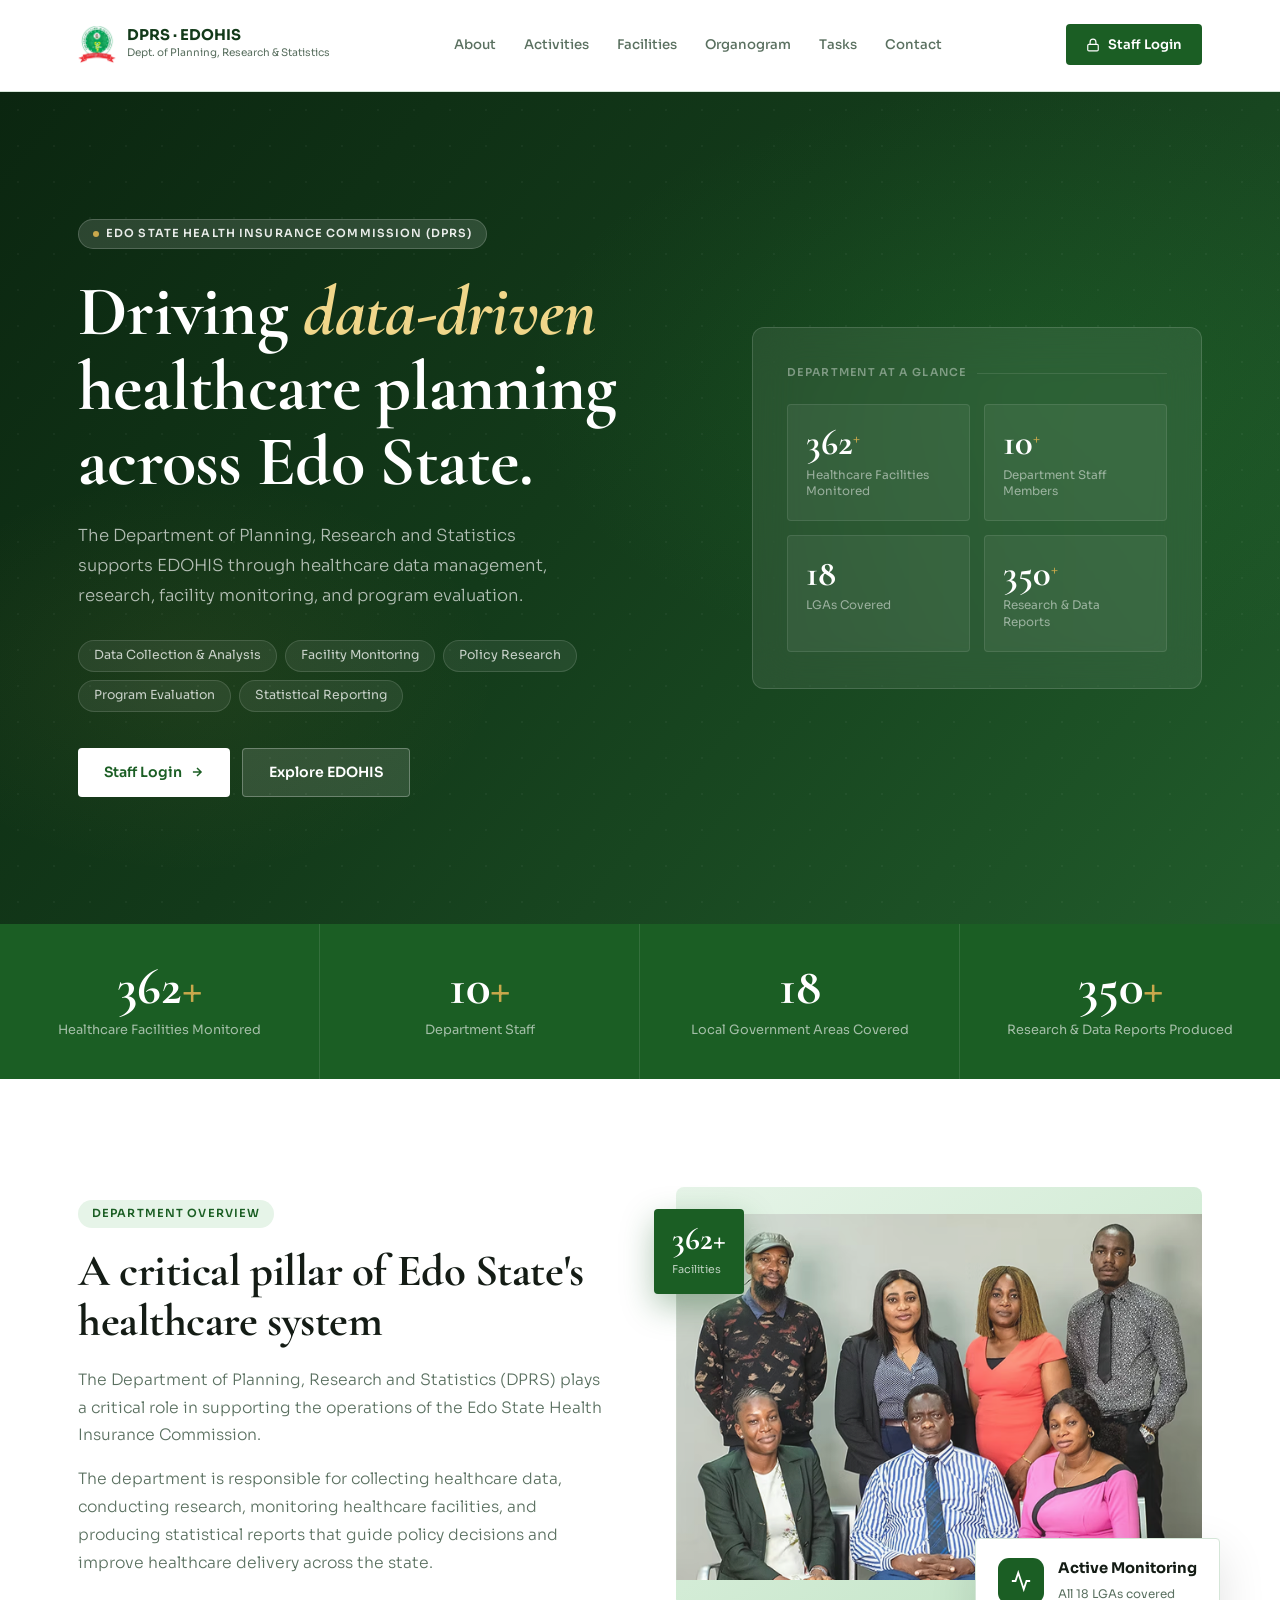
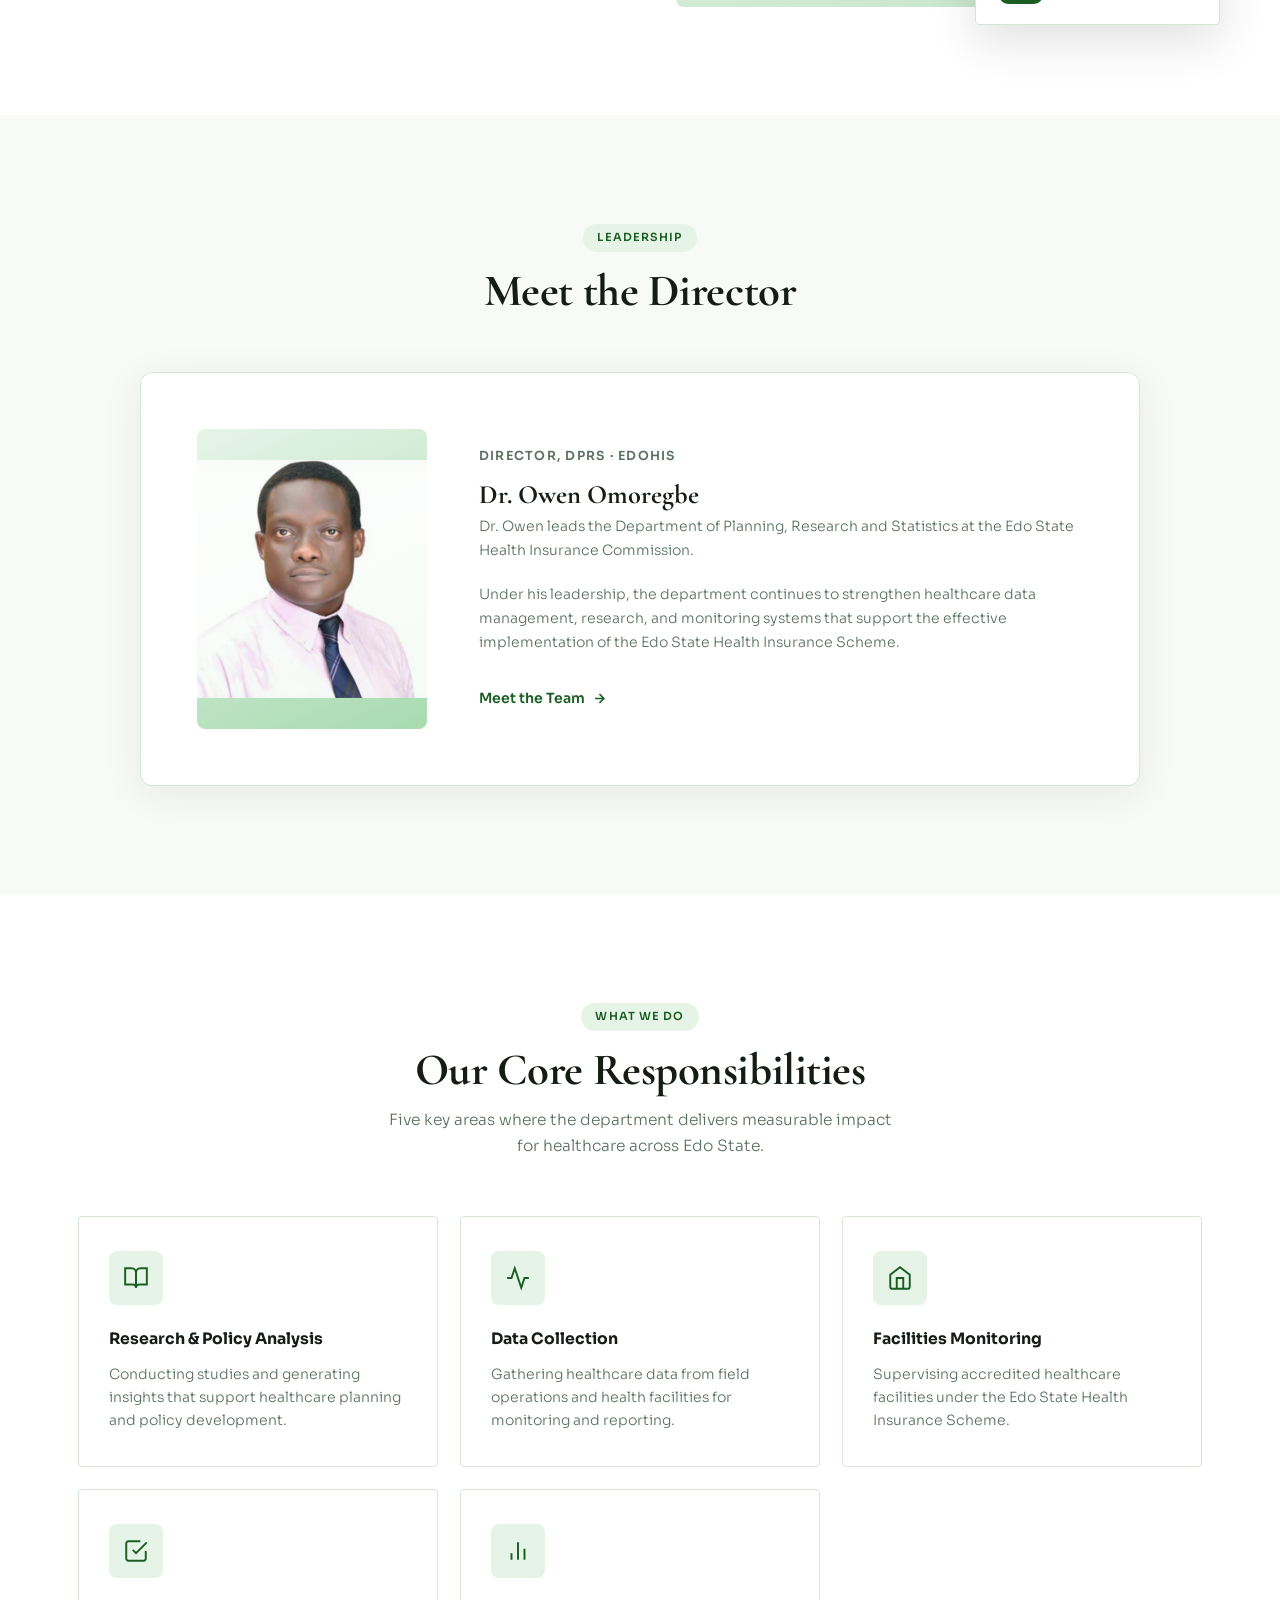
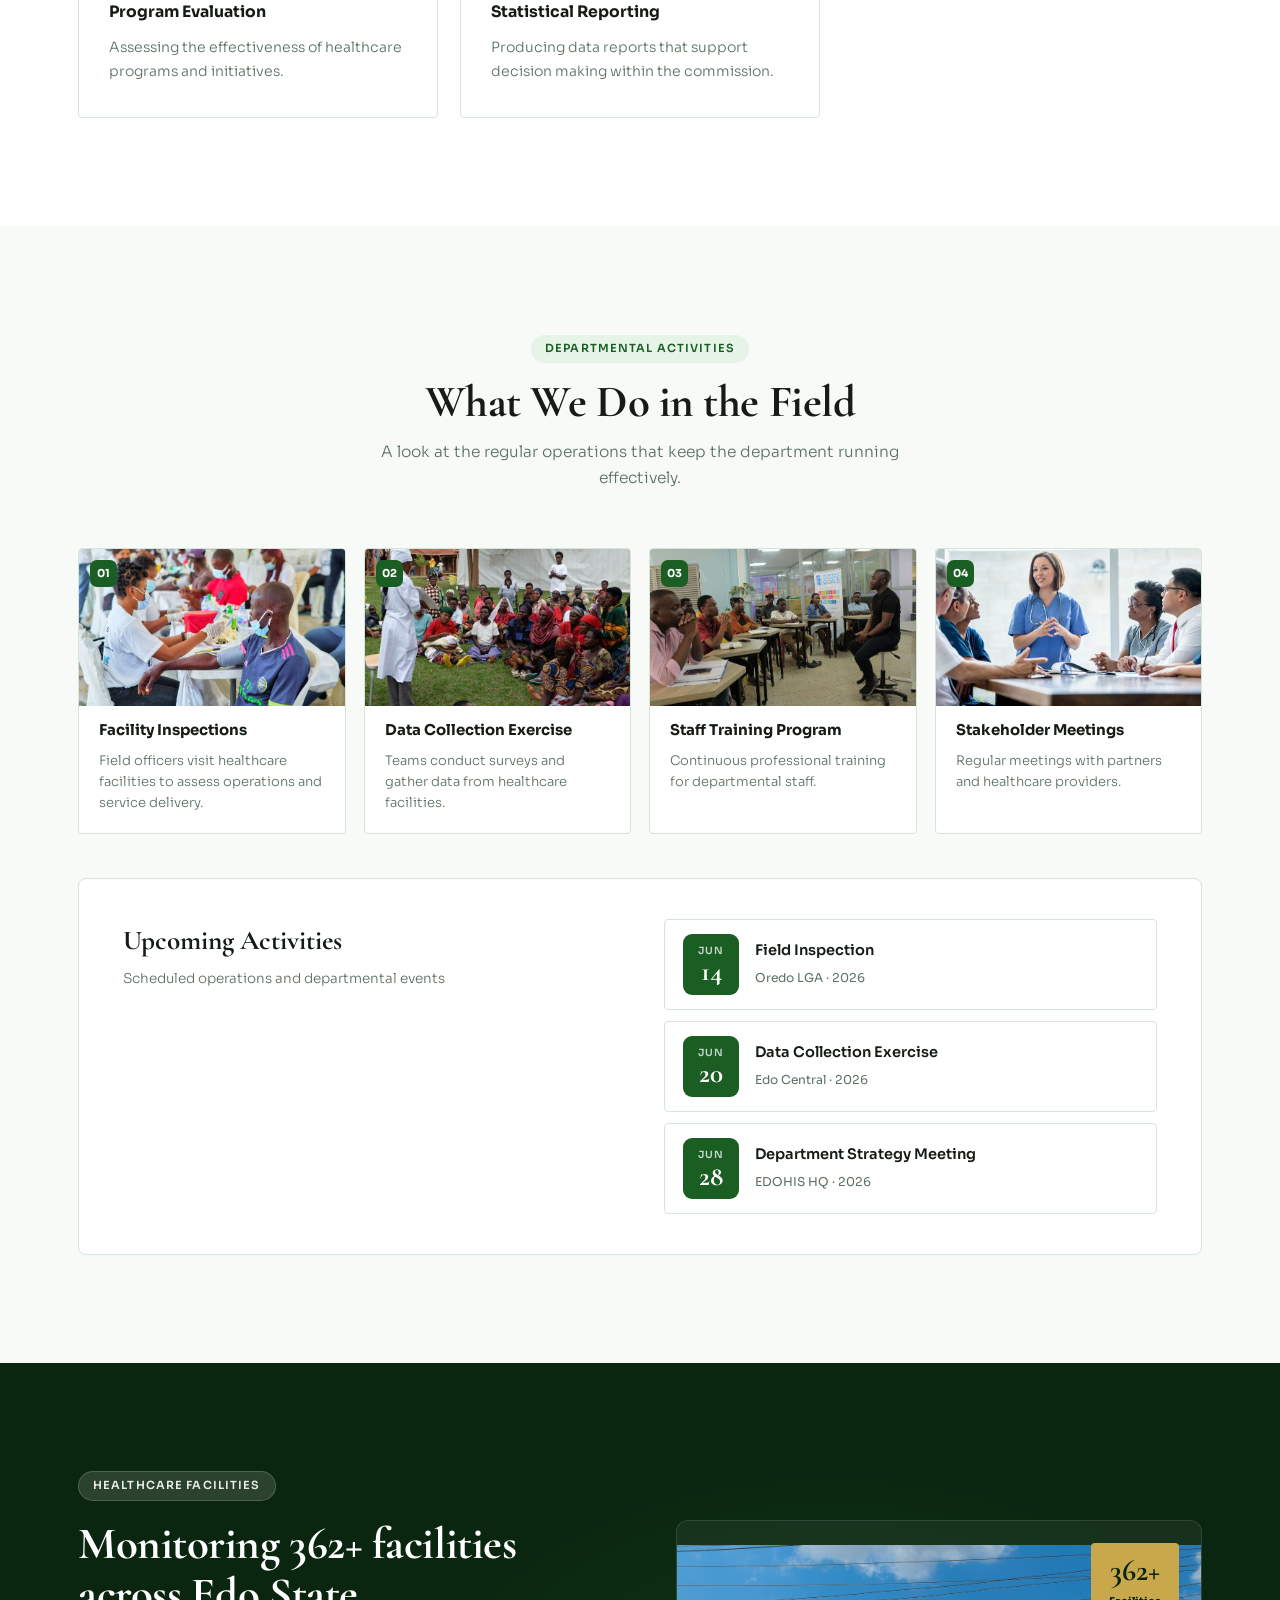
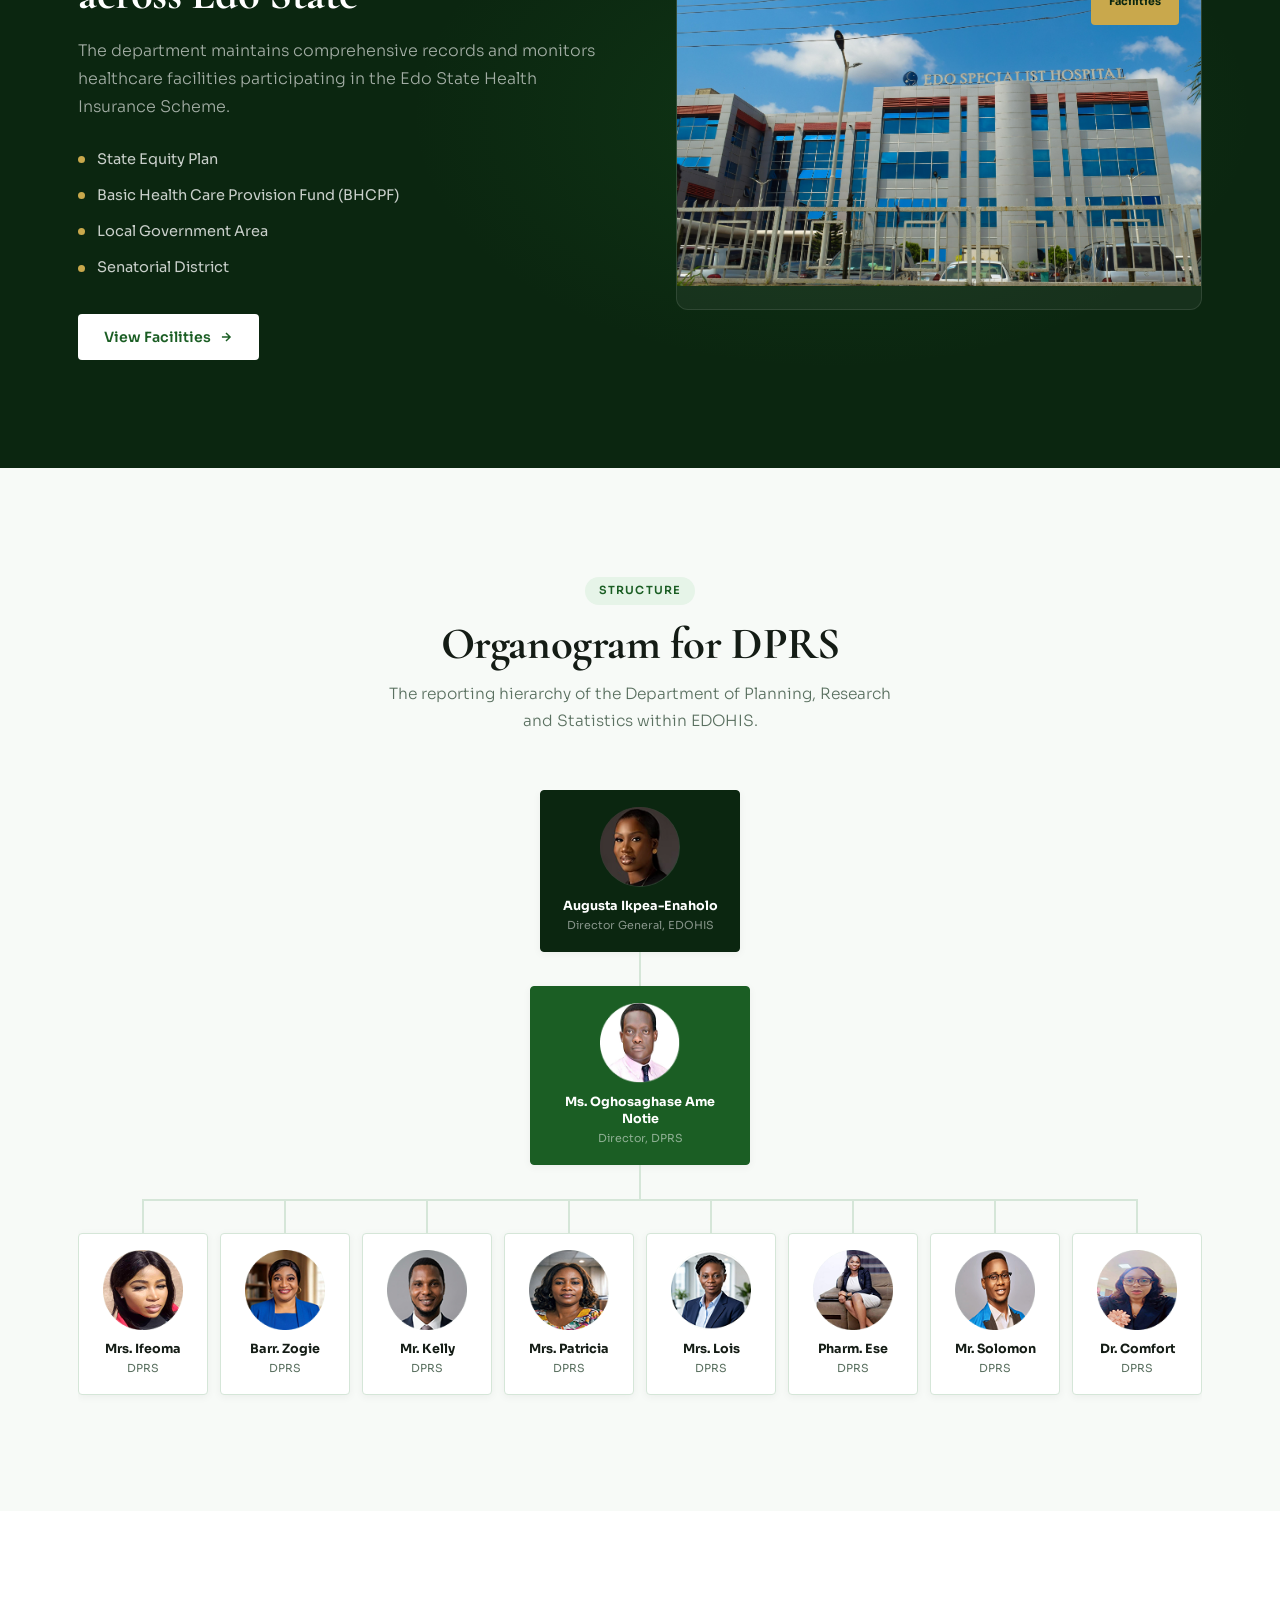
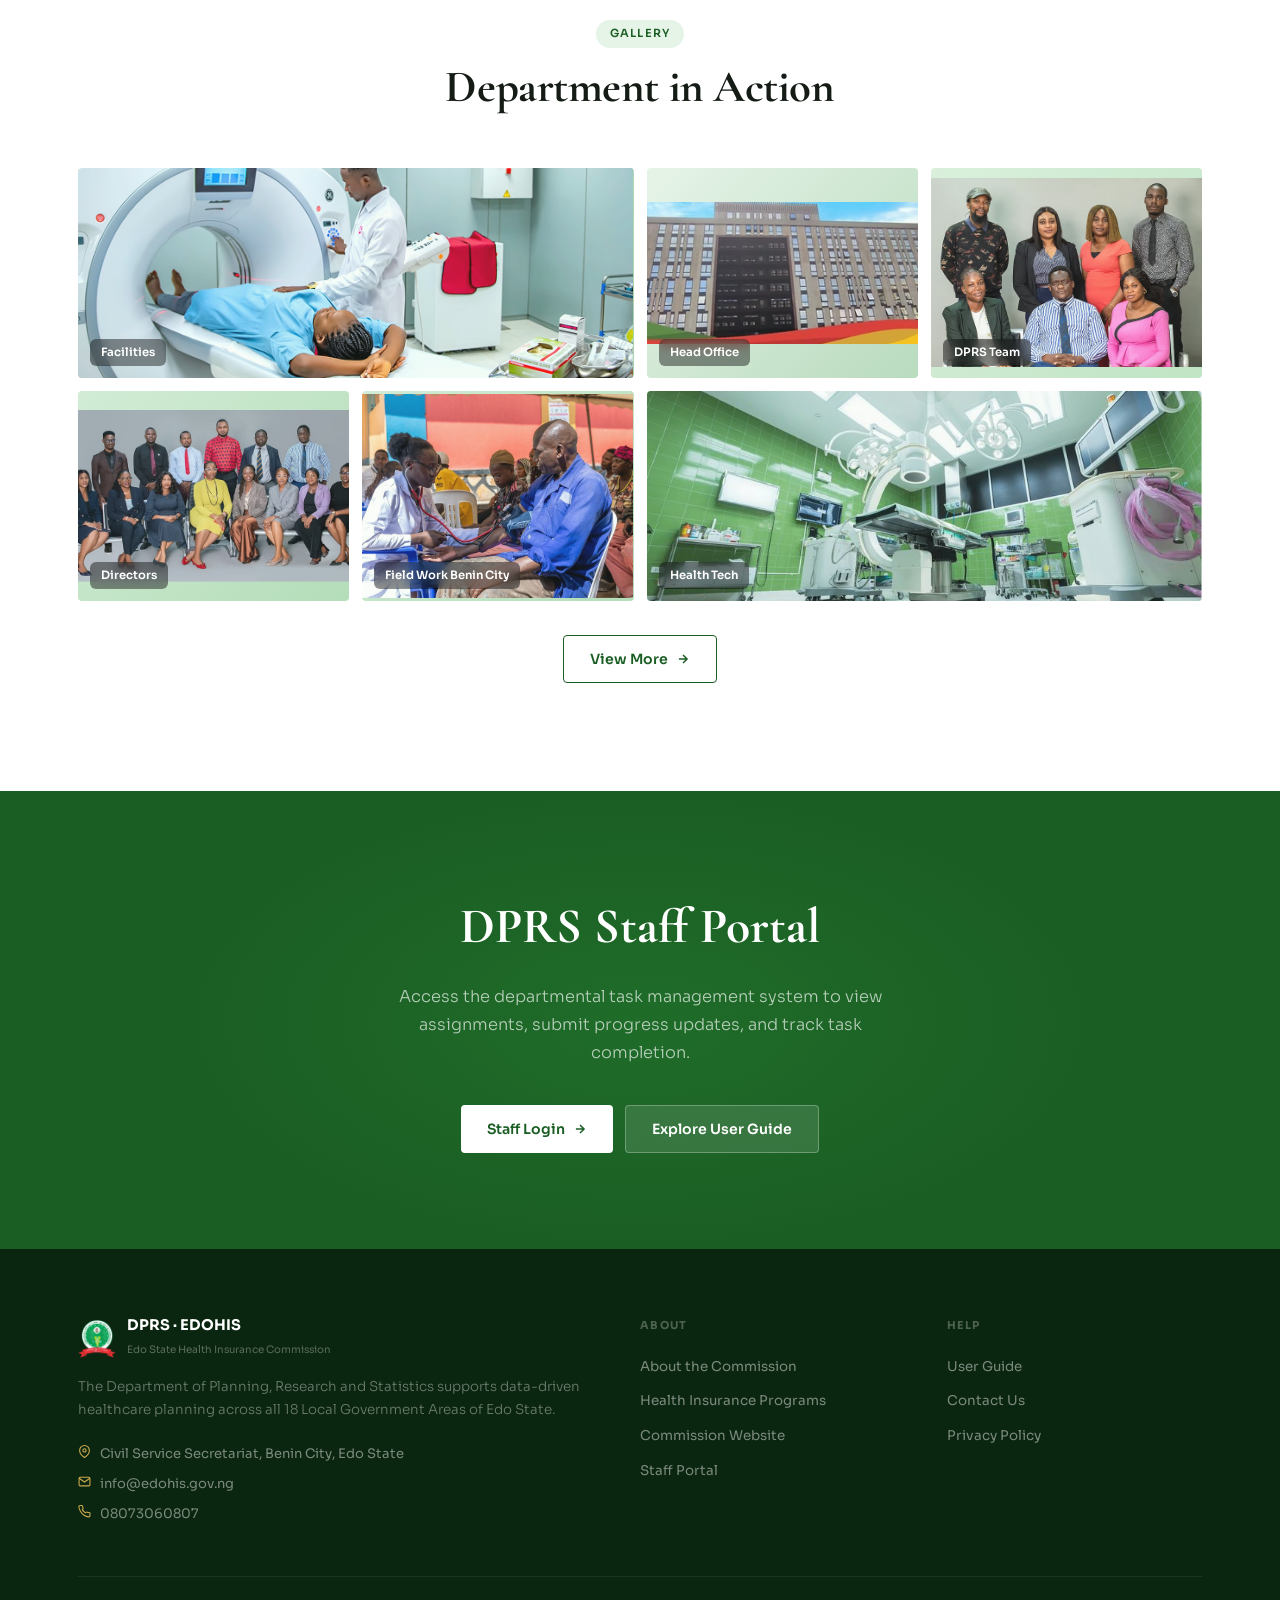
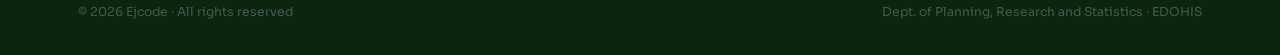
==== index.html @ a034059a "Add files via upload" ====
<!DOCTYPE html>
<html lang="en">
<head>
<meta charset="UTF-8"/>
<meta name="viewport" content="width=device-width, initial-scale=1.0"/>
<title>DPRS — Edo State Health Insurance Commission</title>
<link rel="preconnect" href="https://fonts.googleapis.com"/>
<link rel="preconnect" href="https://fonts.gstatic.com" crossorigin/>
<link href="https://fonts.googleapis.com/css2?family=Cormorant+Garamond:ital,wght@0,400;0,500;0,600;0,700;1,400;1,600&family=Sora:wght@300;400;500;600;700&display=swap" rel="stylesheet"/>
<link rel="stylesheet" href="style.css">

</head>
<body>

<!-- ═══════════ NAV ═══════════ -->
<nav class="nav">
  <div class="wrap">
    <div class="nav-inner">
      <a href="index.html" class="nav-brand">
        <div class="nav-brand-icon">
          <img src="images/edohislogo.png" alt="edohislogo">
        </div>
        <div class="nav-brand-text">
          <strong>DPRS · EDOHIS</strong>
          <span>Dept. of Planning, Research & Statistics</span>
        </div>
      </a>

      <ul class="nav-links">
        <li><a href="#about">About</a></li>
        <li><a href="#activities">Activities</a></li>
        <li><a href="#facilities">Facilities</a></li>
        <li><a href="#organogram">Organogram</a></li>
        <li><a href="#task">Tasks</a></li>
        <li><a href="#contact">Contact</a></li>
      </ul>

      <div class="nav-end">
        <a href="#portal" class="btn btn-green" style="padding:10px 20px;font-size:.82rem">
          <svg viewBox="0 0 24 24" style="stroke:#fff;fill:none;stroke-width:2"><rect x="3" y="11" width="18" height="11" rx="2"/><path d="M7 11V7a5 5 0 0 1 10 0v4"/></svg>
          Staff Login
        </a>
      </div>

      <button class="hamburger" id="ham" aria-label="Menu">
        <span></span><span></span><span></span>
      </button>
    </div>
  </div>
</nav>

<div class="mobile-nav" id="mob">
  <a href="#about">About</a>
  <a href="#activities">Activities</a>
  <a href="#facilities">Facilities</a>
  <a href="#organogram">Organogram</a>
  <a href="#portal">Tasks</a>
  <a href="#contact">Contact</a>
  <a href="#portal" class="btn btn-green">Staff Login</a>
</div>

<!-- ═══════════ HERO ═══════════ -->
<section class="hero">
  <div class="hero-dots"></div>
  <div class="wrap">
    <div class="hero-layout">
      <!-- copy -->
      <div>
        <div class="hero-eyebrow">
          <span class="chip inv"><span class="chip-dot"></span>Edo State Health Insurance Commission (DPRS)</span>
        </div>
        <h1 class="hero-title">
          Driving <em>data-driven</em><br>
          healthcare planning<br>
          across Edo State.
        </h1>
        <p class="hero-body">
          The Department of Planning, Research and Statistics supports EDOHIS through healthcare data management, research, facility monitoring, and program evaluation.
        </p>
        <div class="hero-tags">
          <span class="hero-tag">Data Collection &amp; Analysis</span>
          <span class="hero-tag">Facility Monitoring</span>
          <span class="hero-tag">Policy Research</span>
          <span class="hero-tag">Program Evaluation</span>
          <span class="hero-tag">Statistical Reporting</span>
        </div>
        <div class="hero-ctas">
          <a href="#portal" class="btn btn-white">
            Staff Login
            <svg viewBox="0 0 24 24" fill="none" stroke="currentColor" stroke-width="2.5"><path d="M5 12h14M12 5l7 7-7 7"/></svg>
          </a>
          <a href="https://www.edostate.edohis.com/" class="btn btn-glass">Explore EDOHIS</a>
        </div>
      </div>

      <!-- stat card -->
      <div class="hero-vis">
        <div class="hero-card">
          <div class="hero-card-eyebrow">Department at a Glance</div>
          <div class="stat-grid">
            <div class="stat-tile">
              <div class="stat-tile-num">362<sup>+</sup></div>
              <div class="stat-tile-lbl">Healthcare Facilities Monitored</div>
            </div>
            <div class="stat-tile">
              <div class="stat-tile-num">10<sup>+</sup></div>
              <div class="stat-tile-lbl">Department Staff Members</div>
            </div>
            <div class="stat-tile">
              <div class="stat-tile-num">18</div>
              <div class="stat-tile-lbl">LGAs Covered</div>
            </div>
            <div class="stat-tile">
              <div class="stat-tile-num">350<sup>+</sup></div>
              <div class="stat-tile-lbl">Research &amp; Data Reports</div>
            </div>
          </div>
        </div>
      </div>
    </div>
  </div>
</section>

<!-- ═══════════ METRICS BAND ═══════════ -->
<div class="metrics">
  <div class="metrics-inner">
    <div class="metric"><div class="metric-num">362<em>+</em></div><div class="metric-lbl">Healthcare Facilities Monitored</div></div>
    <div class="metric"><div class="metric-num">10<em>+</em></div><div class="metric-lbl">Department Staff</div></div>
    <div class="metric"><div class="metric-num">18</div><div class="metric-lbl">Local Government Areas Covered</div></div>
    <div class="metric"><div class="metric-num">350<em>+</em></div><div class="metric-lbl">Research &amp; Data Reports Produced</div></div>
  </div>
</div>

<!-- ═══════════ OVERVIEW ═══════════ -->
<section class="sec" id="about">
  <div class="wrap">
    <div class="ov-grid">
      <div class="ov-text reveal">
        <span class="chip">Department Overview</span>
        <h2>A critical pillar of Edo State's healthcare system</h2>
        <p>The Department of Planning, Research and Statistics (DPRS) plays a critical role in supporting the operations of the Edo State Health Insurance Commission.</p>
        <p>The department is responsible for collecting healthcare data, conducting research, monitoring healthcare facilities, and producing statistical reports that guide policy decisions and improve healthcare delivery across the state.</p>
        
      </div>
      <div class="ov-vis reveal" style="transition-delay:.12s">
        <div class="ov-img">
          <div class="ov-img-ph">
            <img src="images/departmental team photo.png" alt="departmental team photo">
          </div>
        </div>
        <div class="ov-float">
          <div class="ov-float-ico"><svg viewBox="0 0 24 24"><polyline points="22 12 18 12 15 21 9 3 6 12 2 12"/></svg></div>
          <div class="ov-float-txt"><strong>Active Monitoring</strong><span>All 18 LGAs covered</span></div>
        </div>
        <div class="ov-float2"><strong>362+</strong><span>Facilities</span></div>
      </div>
    </div>
  </div>
</section>

<!-- ═══════════ LEADERSHIP ═══════════ -->
<section class="sec sec-alt" id="leadership">
  <div class="wrap">
    <div class="sec-hd">
      <span class="chip">Leadership</span>
      <h2>Meet the Director</h2>
    </div>
    <div class="leader-card reveal">
      <div class="leader-photo">
        <div class="leader-photo-ph">
          <img src="images/Dr owen.png" alt="Dr owen photo">
        </div>
      </div>
      <div>
        <div class="leader-role">Director, DPRS · EDOHIS</div>
        <h3 class="leader-name">Dr. Owen Omoregbe</h3>
        <p class="leader-bio">Dr. Owen leads the Department of Planning, Research and Statistics at the Edo State Health Insurance Commission.</p>
        <p class="leader-bio">Under his leadership, the department continues to strengthen healthcare data management, research, and monitoring systems that support the effective implementation of the Edo State Health Insurance Scheme.</p>
        <a href="meetteampage.html" class="leader-link">
          Meet the Team
          <svg viewBox="0 0 24 24"><path d="M5 12h14M12 5l7 7-7 7"/></svg>
        </a>
      </div>
    </div>
  </div>
</section>

<!-- ═══════════ RESPONSIBILITIES ═══════════ -->
<section class="sec" id="responsibilities">
  <div class="wrap">
    <div class="sec-hd">
      <span class="chip">What We Do</span>
      <h2>Our Core Responsibilities</h2>
      <p>Five key areas where the department delivers measurable impact for healthcare across Edo State.</p>
    </div>
    <div class="resp-grid">
      <div class="resp-card reveal">
        <div class="resp-ico"><svg viewBox="0 0 24 24"><path d="M2 3h6a4 4 0 0 1 4 4v14a3 3 0 0 0-3-3H2z"/><path d="M22 3h-6a4 4 0 0 0-4 4v14a3 3 0 0 1 3-3h7z"/></svg></div>
        <h4>Research &amp; Policy Analysis</h4>
        <p>Conducting studies and generating insights that support healthcare planning and policy development.</p>
      </div>
      <div class="resp-card reveal" style="transition-delay:.08s">
        <div class="resp-ico"><svg viewBox="0 0 24 24"><polyline points="22 12 18 12 15 21 9 3 6 12 2 12"/></svg></div>
        <h4>Data Collection</h4>
        <p>Gathering healthcare data from field operations and health facilities for monitoring and reporting.</p>
      </div>
      <div class="resp-card reveal" style="transition-delay:.16s">
        <div class="resp-ico"><svg viewBox="0 0 24 24"><path d="M3 9l9-7 9 7v11a2 2 0 0 1-2 2H5a2 2 0 0 1-2-2z"/><polyline points="9 22 9 12 15 12 15 22"/></svg></div>
        <h4>Facilities Monitoring</h4>
        <p>Supervising accredited healthcare facilities under the Edo State Health Insurance Scheme.</p>
      </div>
      <div class="resp-card reveal" style="transition-delay:.06s">
        <div class="resp-ico"><svg viewBox="0 0 24 24"><polyline points="22 4 12 14.01 9 11.01"/><path d="M21 12v7a2 2 0 0 1-2 2H5a2 2 0 0 1-2-2V5a2 2 0 0 1 2-2h11"/></svg></div>
        <h4>Program Evaluation</h4>
        <p>Assessing the effectiveness of healthcare programs and initiatives.</p>
      </div>
      <div class="resp-card reveal" style="transition-delay:.14s">
        <div class="resp-ico"><svg viewBox="0 0 24 24"><line x1="18" y1="20" x2="18" y2="10"/><line x1="12" y1="20" x2="12" y2="4"/><line x1="6" y1="20" x2="6" y2="14"/></svg></div>
        <h4>Statistical Reporting</h4>
        <p>Producing data reports that support decision making within the commission.</p>
      </div>
    </div>
  </div>
</section>

<!-- ═══════════ ACTIVITIES ═══════════ -->
<section class="sec sec-alt" id="activities">
  <div class="wrap">
    <div class="sec-hd">
      <span class="chip">Departmental Activities</span>
      <h2>What We Do in the Field</h2>
      <p>A look at the regular operations that keep the department running effectively.</p>
    </div>
    <div class="act-grid">
      <div class="act-card reveal">
        <div class="act-thumb"><span class="act-num">01</span><img src="images/field work.jfif" alt="Team field work"></div>
        <div class="act-body"><h4>Facility Inspections</h4><p>Field officers visit healthcare facilities to assess operations and service delivery.</p></div>
      </div>
      <div class="act-card reveal" style="transition-delay:.07s">
        <div class="act-thumb"><span class="act-num">02</span><img src="images/Data collection.jfif" alt="data collection"></div>
        <div class="act-body"><h4>Data Collection Exercise</h4><p>Teams conduct surveys and gather data from healthcare facilities.</p></div>
      </div>
      <div class="act-card reveal" style="transition-delay:.14s">
        <div class="act-thumb"><span class="act-num">03</span><img src="images/staff training.jfif" alt="Staff training"></div>
        <div class="act-body"><h4>Staff Training Program</h4><p>Continuous professional training for departmental staff.</p></div>
      </div>
      <div class="act-card reveal" style="transition-delay:.21s">
        <div class="act-thumb"><span class="act-num">04</span><img src="images/partner meetings.jfif" alt="Partners meetings"></div>
        <div class="act-body"><h4>Stakeholder Meetings</h4><p>Regular meetings with partners and healthcare providers.</p></div>
      </div>
    </div>

    <div class="upcoming reveal" id="task">
      <div class="upcoming-head">
        <h3>Upcoming Activities</h3>
        <p>Scheduled operations and departmental events</p>
      </div>
      <div class="ev-list">
        <div class="ev-item">
          <div class="ev-cal"><div class="mo">Jun</div><div class="dy">14</div></div>
          <div class="ev-info"><strong>Field Inspection</strong><span>Oredo LGA · 2026</span></div>
        </div>
        <div class="ev-item">
          <div class="ev-cal"><div class="mo">Jun</div><div class="dy">20</div></div>
          <div class="ev-info"><strong>Data Collection Exercise</strong><span>Edo Central · 2026</span></div>
        </div>
        <div class="ev-item">
          <div class="ev-cal"><div class="mo">Jun</div><div class="dy">28</div></div>
          <div class="ev-info"><strong>Department Strategy Meeting</strong><span>EDOHIS HQ · 2026</span></div>
        </div>
      </div>
    </div>
  </div>
</section>

<!-- ═══════════ FACILITIES ═══════════ -->
<section class="fac-sec" id="facilities">
  <div class="wrap">
    <div class="fac-grid">
      <div class="fac-text reveal">
        <span class="chip inv">Healthcare Facilities</span>
        <h2>Monitoring 362+ facilities across Edo State</h2>
        <p>The department maintains comprehensive records and monitors healthcare facilities participating in the Edo State Health Insurance Scheme.</p>
        <div class="fac-cats">
          <div class="fac-cat"><span class="fac-cat-dot"></span>State Equity Plan</div>
          <div class="fac-cat"><span class="fac-cat-dot"></span>Basic Health Care Provision Fund (BHCPF)</div>
          <div class="fac-cat"><span class="fac-cat-dot"></span>Local Government Area</div>
          <div class="fac-cat"><span class="fac-cat-dot"></span>Senatorial District</div>
        </div>
        <a href="https://www.edostate.edohis.com/" class="btn btn-white">
          View Facilities
          <svg viewBox="0 0 24 24" fill="none" stroke="currentColor" stroke-width="2.5"><path d="M5 12h14M12 5l7 7-7 7"/></svg>
        </a>
      </div>
      <div class="fac-vis reveal" style="transition-delay:.12s">
        <div class="fac-vis-ph">
          <img src="images/edo state secretariat.png" alt="edo state secretariat">
        </div>
        <div class="fac-badge"><strong>362+</strong><span>Facilities</span></div>
      </div>
    </div>
  </div>
</section>

<!-- ═══════════ ORGANOGRAM ═══════════ -->
<section class="sec sec-alt" id="organogram">
  <div class="wrap">
    <div class="sec-hd">
      <span class="chip">Structure</span>
      <h2>Organogram for DPRS</h2>
      <p>The reporting hierarchy of the Department of Planning, Research and Statistics within EDOHIS.</p>
    </div>
    <div class="org-scroll">
      <div class="org-tree">
        <!-- DG -->
        <div class="org-row">
          <div class="org-card top">
            <div class="org-av"><img src="images/Augusta ikpea enaholo.png" alt="Augusta ikpea enaholo.png"></div>
            <div class="org-nm">Augusta Ikpea-Enaholo</div>
            <div class="org-rl">Director General, EDOHIS</div>
          </div>
        </div>
        <div class="org-vline"></div>
        <!-- Director -->
        <div class="org-row">
          <div class="org-card dir">
            <div class="org-av"><img src="images/dr owen o.png" alt="dr owen"></div>
            <div class="org-nm">Ms. Oghosaghase Ame Notie</div>
            <div class="org-rl">Director, DPRS</div>
          </div>
        </div>
        <div class="org-vline"></div>
        <!-- Team -->
        <div class="org-hrow">
          <div class="org-col"><div class="org-card"><div class="org-av"><img src="images/mrs ifeoma.png" alt="mrs ifeoma"></div><div class="org-nm">Mrs. Ifeoma</div><div class="org-rl">DPRS</div></div></div>
          <div class="org-col"><div class="org-card"><div class="org-av"><img src="images/barr zogie.png" alt="barr zogie"></div><div class="org-nm">Barr. Zogie</div><div class="org-rl">DPRS</div></div></div>
          <div class="org-col"><div class="org-card"><div class="org-av"><img src="images/mr kelly.png" alt="Mr kelly"></div><div class="org-nm">Mr. Kelly</div><div class="org-rl">DPRS</div></div></div>
          <div class="org-col"><div class="org-card"><div class="org-av"><img src="images/Mrs patricia.png" alt="Mrs patricia"></div><div class="org-nm">Mrs. Patricia</div><div class="org-rl">DPRS</div></div></div>
          <div class="org-col"><div class="org-card"><div class="org-av"><img src="images/Mrs lois.png" alt="mrs lois"></div><div class="org-nm">Mrs. Lois</div><div class="org-rl">DPRS</div></div></div>
          <div class="org-col"><div class="org-card"><div class="org-av"><img src="images/Pharm Ese.png" alt="pharm ese"></div><div class="org-nm">Pharm. Ese</div><div class="org-rl">DPRS</div></div></div>
          <div class="org-col"><div class="org-card"><div class="org-av"><img src="images/mr solomon.png" alt="Mr solomon"></div><div class="org-nm">Mr. Solomon</div><div class="org-rl">DPRS</div></div></div>
          <div class="org-col"><div class="org-card"><div class="org-av"><img src="images/dr comfort.png" alt="dr comfort"></div><div class="org-nm">Dr. Comfort</div><div class="org-rl">DPRS</div></div></div>
        </div>
      </div>
    </div>
  </div>
</section>

<!-- ═══════════ GALLERY ═══════════ -->
<section class="sec" id="gallery">
  <div class="wrap">
    <div class="sec-hd">
      <span class="chip">Gallery</span>
      <h2>Department in Action</h2>
    </div>
    <div class="gal-grid">
      <div class="gal-cell reveal">
        <div class="gal-ph"><img src="images/facility1.png" alt="facility pic"></div>
        <span class="gal-label">Facilities</span>
      </div>
      <div class="gal-cell reveal" style="transition-delay:.07s">
        <div class="gal-ph"><img src="images/head office.png" alt=""></div>
        <span class="gal-label">Head Office</span>
      </div>
      <div class="gal-cell reveal" style="transition-delay:.14s">
        <div class="gal-ph"><img src="images/departmental team photo.png" alt="dprs team pic"></div>
        <span class="gal-label">DPRS Team</span>
      </div>
      
      <div class="gal-cell reveal" style="transition-delay:.21s">
        <div class="gal-ph"><img src="images/directors.png" alt=""></div>
        <span class="gal-label">Directors</span>
      </div>

      <div class="gal-cell reveal" style="transition-delay:.21s">
        <div class="gal-ph"><img src="images/Field work benin.jfif" alt=""></div>
        <span class="gal-label">Field Work Benin City</span>
      </div>

      <div class="gal-cell reveal" style="transition-delay:.21s">
        <div class="gal-ph"><img src="images/Health Tech Companies Restructuring Nigeria’s Healthcare System.jfif" alt=""></div>
        <span class="gal-label">Health Tech</span>
      </div>
      
    </div>
    <div class="gal-cta">
      <a href="#" class="btn btn-outline">
        View More
        <svg viewBox="0 0 24 24" fill="none" stroke="currentColor" stroke-width="2.5"><path d="M5 12h14M12 5l7 7-7 7"/></svg>
      </a>
    </div>
  </div>
</section>

<!-- ═══════════ PORTAL ═══════════ -->
<section class="portal-sec" id="portal">
  <div class="wrap" style="position:relative;z-index:1">
    
    <h2>DPRS Staff Portal</h2>
    <p>Access the departmental task management system to view assignments, submit progress updates, and track task completion.</p>
    <div class="portal-ctas">
      <a href="#" class="btn btn-white">
        Staff Login
        <svg viewBox="0 0 24 24" fill="none" stroke="currentColor" stroke-width="2.5"><path d="M5 12h14M12 5l7 7-7 7"/></svg>
      </a>
      <a href="#" class="btn btn-glass">Explore User Guide</a>
    </div>
  </div>
</section>

<!-- ═══════════ FOOTER ═══════════ -->
<footer id="contact">
  <div class="wrap">
    <div class="footer-grid">
      <div>
        <div class="footer-brand">
          <div class="footer-brand-ico"><img src="images/edohislogo.png" alt=""></div>
          <div class="footer-brand-txt">
            <strong>DPRS · EDOHIS</strong>
            <span>Edo State Health Insurance Commission</span>
          </div>
        </div>
        <p class="footer-desc">The Department of Planning, Research and Statistics supports data-driven healthcare planning across all 18 Local Government Areas of Edo State.</p>
        <div class="footer-contacts">
          <div class="footer-row">
            <svg viewBox="0 0 24 24"><path d="M21 10c0 7-9 13-9 13s-9-6-9-13a9 9 0 0 1 18 0z"/><circle cx="12" cy="10" r="3"/></svg>
            Civil Service Secretariat, Benin City, Edo State
          </div>
          <div class="footer-row">
            <svg viewBox="0 0 24 24"><path d="M4 4h16c1.1 0 2 .9 2 2v12c0 1.1-.9 2-2 2H4c-1.1 0-2-.9-2-2V6c0-1.1.9-2 2-2z"/><polyline points="22,6 12,13 2,6"/></svg>
            info@edohis.gov.ng
          </div>
          <div class="footer-row">
            <svg viewBox="0 0 24 24"><path d="M22 16.92v3a2 2 0 0 1-2.18 2 19.79 19.79 0 0 1-8.63-3.07A19.5 19.5 0 0 1 4.69 12 19.79 19.79 0 0 1 1.61 3.18 2 2 0 0 1 3.58 1h3a2 2 0 0 1 2 1.72 12.84 12.84 0 0 0 .7 2.81 2 2 0 0 1-.45 2.11L7.91 8.54a16 16 0 0 0 6 6l.92-.92a2 2 0 0 1 2.11-.45 12.84 12.84 0 0 0 2.81.7A2 2 0 0 1 22 16.92z"/></svg>
            08073060807
          </div>
        </div>
      </div>
      <div class="footer-col">
        <h5>About</h5>
        <ul>
          <li><a href="https://www.edostate.edohis.com/">About the Commission</a></li>
          <li><a href="https://www.edostate.edohis.com/">Health Insurance Programs</a></li>
          <li><a href="https://www.edostate.edohis.com/">Commission Website</a></li>
          <li><a href="#">Staff Portal</a></li>
        </ul>
      </div>
      <div class="footer-col">
        <h5>Help</h5>
        <ul>
          <li><a href="#">User Guide</a></li>
          <li><a href="https://www.edostate.edohis.com/contact-7">Contact Us</a></li>
          <li><a href="#">Privacy Policy</a></li>
        </ul>
      </div>
    </div>
    <div class="footer-btm">
      <p>© 2026 Ejcode · All rights reserved</p>
      <p>Dept. of Planning, Research and Statistics · EDOHIS</p>
    </div>
  </div>
</footer>

<!-- ═══════════ SCRIPTS ═══════════ -->
<script src="script.js"></script>
</body>
</html>
---- style.css ----
/* ───────────────────────────────────────────
   TOKENS
─────────────────────────────────────────── */
:root {
    --g9: #0b2610;
    --g8: #133a1a;
    --g7: #1b5e24;
    --g6: #237a2e;
    --g5: #2d9e3a;
    --g4: #4cc15a;
    --g1: #e6f4e8;
    --g0: #f2faf3;
    --gold: #c9a84c;
    --gold-lt: #f0d68a;
    --white: #ffffff;
    --ink: #141c15;
    --muted: #5a7060;
    --line: #d5e6d8;
    --bg: #f7faf7;

    --ff-head: 'Cormorant Garamond', Georgia, serif;
    --ff-body: 'Sora', system-ui, sans-serif;

    --r-sm: 4px;
    --r-md: 4px;
    --r-lg: 8px;
    --r-xl: 12px;
    --nav: 68px;
    --ease: cubic-bezier(.4, 0, .2, 1);
    --dur: .28s;
}

*,
*::before,
*::after {
    box-sizing: border-box;
    margin: 0;
    padding: 0;
}

html {
    scroll-behavior: smooth;
}

body {
    font-family: var(--ff-body);
    color: var(--ink);
    background: var(--white);
    overflow-x: hidden;
    line-height: 1.6;
    -webkit-font-smoothing: antialiased;
}

a {
    color: inherit;
    text-decoration: none;
}

img {
    display: block;
    max-width: 100%;
}

/* ── layout ── */
.wrap {
    max-width: 1180px;
    margin: 0 auto;
    padding: 0 28px;
}

/* ── chips / badges ── */
.chip {
    display: inline-flex;
    align-items: center;
    gap: 7px;
    font-family: var(--ff-body);
    font-size: .7rem;
    font-weight: 600;
    letter-spacing: .1em;
    text-transform: uppercase;
    padding: 5px 14px;
    border-radius: 100px;
    background: var(--g1);
    color: var(--g7);
}

.chip.inv {
    background: rgba(255, 255, 255, .13);
    color: rgba(255, 255, 255, .9);
    border: 1px solid rgba(255, 255, 255, .18);
}

.chip-dot {
    width: 6px;
    height: 6px;
    border-radius: 50%;
    background: var(--g5);
}

.chip.inv .chip-dot {
    background: var(--gold);
    animation: blink 2.2s ease-in-out infinite;
}

@keyframes blink {

    0%,
    100% {
        opacity: 1
    }

    50% {
        opacity: .3
    }
}

/* ── buttons ── */
.btn {
    display: inline-flex;
    align-items: center;
    gap: 8px;
    font-family: var(--ff-body);
    font-size: .88rem;
    font-weight: 600;
    padding: 12px 26px;
    border-radius: var(--r-sm);
    transition: transform var(--dur) var(--ease), box-shadow var(--dur) var(--ease), background var(--dur) var(--ease);
    white-space: nowrap;
    border: none;
    cursor: pointer;
}

.btn svg {
    width: 14px;
    height: 14px;
    flex-shrink: 0;
    transition: transform var(--dur) var(--ease);
}

.btn:hover svg {
    transform: translateX(3px);
}

.btn-green {
    background: var(--g7);
    color: #fff;
}

.btn-green:hover {
    background: var(--g8);
    transform: translateY(-2px);
    box-shadow: 0 8px 28px rgba(27, 94, 36, .32);
}

.btn-outline {
    background: transparent;
    color: var(--g7);
    border: 1.5px solid var(--g7);
}

.btn-outline:hover {
    background: var(--g1);
}

.btn-glass {
    background: rgba(255, 255, 255, .12);
    color: #fff;
    border: 1.5px solid rgba(255, 255, 255, .28);
    backdrop-filter: blur(10px);
}

.btn-glass:hover {
    background: rgba(255, 255, 255, .22);
}

.btn-white {
    background: #fff;
    color: var(--g7);
}

.btn-white:hover {
    background: var(--g0);
    transform: translateY(-2px);
    box-shadow: 0 8px 28px rgba(0, 0, 0, .14);
}

/* ══════════════════════════════════════════
   NAV
══════════════════════════════════════════ */
.nav {
    position: sticky;
    top: 0;
    z-index: 900;
    height: var(--nav);
    background: rgba(255, 255, 255, .94);
    backdrop-filter: blur(18px) saturate(160%);
    border-bottom: 1px solid var(--line);
}

.nav-inner {
    display: flex;
    align-items: center;
    margin-top: 24px;
    justify-content: space-between;
    height: 100%;
    gap: 20px;
}

.nav-brand {
    display: flex;
    align-items: center;
    gap: 11px;
    flex-shrink: 0;
}

.nav-brand-icon {
    width: 38px;
    height: 38px;
    border-radius: 9px;
    background: transparent;
    display: flex;
    align-items: center;
    justify-content: center;
}

.nav-brand-icon svg {
    width: 20px;
    height: 20px;
    stroke: #fff;
    fill: none;
    stroke-width: 2;
}

.nav-brand-text strong {
    display: block;
    font-size: .93rem;
    font-weight: 700;
    color: var(--g8);
    line-height: 1.2;
}

.nav-brand-text span {
    display: block;
    font-size: .65rem;
    color: var(--muted);
    font-weight: 400;
}

.nav-links {
    display: flex;
    align-items: center;
    gap: 2px;
    list-style: none;
}

.nav-links a {
    display: block;
    padding: 7px 13px;
    border-radius: 6px;
    font-size: .83rem;
    font-weight: 500;
    color: var(--muted);
    transition: color var(--dur), background var(--dur);
}

.nav-links a:hover {
    color: var(--g7);
    background: var(--g0);
}

.nav-links a.active {
    color: var(--g7);
    background: var(--g1);
}

.nav-end {
    display: flex;
    align-items: center;
    gap: 10px;
    flex-shrink: 0;
}

.hamburger {
    display: none;
    flex-direction: column;
    gap: 5px;
    padding: 6px;
    cursor: pointer;
}

.hamburger span {
    display: block;
    width: 21px;
    height: 2px;
    background: var(--ink);
    border-radius: 2px;
    transition: all .3s;
}

.mobile-nav {
    display: none;
    position: fixed;
    inset: var(--nav) 0 0 0;
    background: #fff;
    z-index: 800;
    flex-direction: column;
    padding: 24px 28px;
    gap: 6px;
    border-top: 1px solid var(--line);
}

.mobile-nav.open {
    display: flex;
}

.mobile-nav a {
    padding: 13px 0;
    font-size: .97rem;
    color: var(--muted);
    border-bottom: 1px solid var(--line);
    font-weight: 500;
}

.mobile-nav .btn {
    margin-top: 14px;
    justify-content: center;
}

/* ══════════════════════════════════════════
   HERO
══════════════════════════════════════════ */
.hero {
    background: linear-gradient(130deg, var(--g9) 0%, var(--g8) 45%, #215c2b 100%);
    min-height: calc(100vh - var(--nav));
    display: flex;
    align-items: center;
    position: relative;
    overflow: hidden;
}

/* decorative mesh */
.hero::before {
    content: '';
    position: absolute;
    inset: 0;
    pointer-events: none;
    background:
        radial-gradient(ellipse 60% 55% at 80% 35%, rgba(45, 158, 58, .16) 0%, transparent 65%),
        radial-gradient(ellipse 40% 40% at 15% 70%, rgba(201, 168, 76, .07) 0%, transparent 60%);
}

.hero-dots {
    position: absolute;
    inset: 0;
    pointer-events: none;
    background-image: radial-gradient(circle, rgba(255, 255, 255, .04) 1px, transparent 1px);
    background-size: 36px 36px;
}

.hero-layout {
    display: grid;
    grid-template-columns: 1fr 450px;
    gap: 64px;
    align-items: center;
    padding: 96px 0;
}

/* hero copy */
.hero-eyebrow {
    margin-bottom: 26px;
}

.hero-title {
    font-family: var(--ff-head);
    font-size: clamp(2.8rem, 5.5vw, 4.6rem);
    font-weight: 700;
    line-height: 1.06;
    color: #fff;
    letter-spacing: -.01em;
    margin-bottom: 22px;
}

.hero-title em {
    font-style: italic;
    font-weight: bolder;
    color: var(--gold-lt);
}

.hero-body {
    color: rgba(255, 255, 255, .68);
    font-size: 1.04rem;
    line-height: 1.78;
    font-weight: 300;
    max-width: 500px;
    margin-bottom: 30px;
}

.hero-tags {
    display: flex;
    flex-wrap: wrap;
    gap: 8px;
    margin-bottom: 36px;
}

.hero-tag {
    background: rgba(255, 255, 255, .07);
    border: 1px solid rgba(255, 255, 255, .13);
    color: rgba(255, 255, 255, .75);
    border-radius: 100px;
    padding: 5px 15px;
    font-size: .78rem;
    font-weight: 400;
    backdrop-filter: blur(6px);
}

.hero-ctas {
    display: flex;
    gap: 12px;
    flex-wrap: wrap;
}

/* hero card */
.hero-card {
    background: rgba(255, 255, 255, .08);
    border: 1px solid rgba(255, 255, 255, .14);
    border-radius: var(--r-xl);
    padding: 36px 34px;
    backdrop-filter: blur(22px);
    animation: float 7s ease-in-out infinite;
    position: relative;
}

@keyframes float {

    0%,
    100% {
        transform: translateY(0)
    }

    50% {
        transform: translateY(-12px)
    }
}

.hero-card-eyebrow {
    font-size: .68rem;
    font-weight: 600;
    letter-spacing: .12em;
    text-transform: uppercase;
    color: rgba(255, 255, 255, .4);
    margin-bottom: 22px;
    display: flex;
    align-items: center;
    gap: 10px;
}

.hero-card-eyebrow::after {
    content: '';
    flex: 1;
    height: 1px;
    background: rgba(255, 255, 255, .1);
}

.stat-grid {
    display: grid;
    grid-template-columns: 1fr 1fr;
    gap: 14px;
}

.stat-tile {
    background: rgba(255, 255, 255, .06);
    border: 1px solid rgba(255, 255, 255, .09);
    border-radius: var(--r-md);
    padding: 20px 18px;
    transition: background var(--dur);
}

.stat-tile:hover {
    background: rgba(255, 255, 255, .12);
}

.stat-tile-num {
    font-family: var(--ff-head);
    font-size: 2.3rem;
    font-weight: 700;
    color: #fff;
    line-height: 1;
    margin-bottom: 5px;
}

.stat-tile-num sup {
    font-size: 1.1rem;
    color: var(--gold);
    vertical-align: top;
    margin-top: 4px;
    display: inline-block;
}

.stat-tile-lbl {
    font-size: .74rem;
    color: rgba(255, 255, 255, .5);
    line-height: 1.4;
    font-weight: 400;
}

/* stagger hero text */
.hero-eyebrow {
    animation: fadeUp .6s .05s ease both;
}

.hero-title {
    animation: fadeUp .6s .15s ease both;
}

.hero-body {
    animation: fadeUp .6s .25s ease both;
}

.hero-tags {
    animation: fadeUp .6s .32s ease both;
}

.hero-ctas {
    animation: fadeUp .6s .4s ease both;
}

.hero-card {
    animation: fadeUp .65s .28s ease both, float 7s .95s ease-in-out infinite;
}

@keyframes fadeUp {
    from {
        opacity: 0;
        transform: translateY(26px)
    }

    to {
        opacity: 1;
        transform: translateY(0)
    }
}

/* ══════════════════════════════════════════
   METRICS BAND
══════════════════════════════════════════ */
.metrics {
    background: var(--g7);
}

.metrics-inner {
    display: grid;
    grid-template-columns: repeat(4, 1fr);
}

.metric {
    padding: 38px 24px;
    text-align: center;
    border-right: 1px solid rgba(255, 255, 255, .11);
    position: relative;
    overflow: hidden;
    transition: background var(--dur);
}

.metric:last-child {
    border-right: none;
}

.metric:hover {
    background: rgba(0, 0, 0, .08);
}

.metric-num {
    font-family: var(--ff-head);
    font-size: 3.2rem;
    font-weight: 700;
    color: #fff;
    line-height: 1;
    margin-bottom: 7px;
}

.metric-num em {
    font-style: normal;
    color: var(--gold);
}

.metric-lbl {
    font-size: .8rem;
    color: rgba(255, 255, 255, .6);
    font-weight: 400;
}

.metric::after {
    content: '';
    position: absolute;
    bottom: 0;
    left: 0;
    right: 0;
    height: 3px;
    background: var(--gold);
    transform: scaleX(0);
    transform-origin: center;
    transition: transform .35s var(--ease);
}

.metric:hover::after {
    transform: scaleX(.5);
}

/* ══════════════════════════════════════════
   SECTIONS
══════════════════════════════════════════ */
.sec {
    padding: 108px 0;
}

.sec-alt {
    background: var(--bg);
}

.sec-hd {
    text-align: center;
    margin-bottom: 60px;
}

.sec-hd .chip {
    margin-bottom: 16px;
}

.sec-hd h2 {
    font-family: var(--ff-head);
    font-size: clamp(2.1rem, 3.8vw, 3rem);
    font-weight: 700;
    line-height: 1.12;
    letter-spacing: -.01em;
    margin-bottom: 14px;
}

.sec-hd p {
    color: var(--muted);
    font-size: .98rem;
    line-height: 1.72;
    max-width: 540px;
    margin: 0 auto;
    font-weight: 300;
}

/* ══════════════════════════════════════════
   OVERVIEW
══════════════════════════════════════════ */
.ov-grid {
    display: grid;
    grid-template-columns: 1fr 1fr;
    gap: 72px;
    align-items: center;
}

.ov-text .chip {
    margin-bottom: 18px;
}

.ov-text h2 {
    font-family: var(--ff-head);
    font-size: clamp(2rem, 3.5vw, 2.8rem);
    font-weight: 700;
    line-height: 1.12;
    letter-spacing: -.01em;
    margin-bottom: 20px;
}

.ov-text p {
    color: var(--muted);
    line-height: 1.78;
    margin-bottom: 16px;
    font-size: .98rem;
    font-weight: 300;
}

.ov-text .btn {
    margin-top: 10px;
}

.ov-vis {
    position: relative;
}

.ov-img {
    width: 100%;
    height: 420px;
    border-radius: var(--r-lg);
    background: linear-gradient(145deg, var(--g1), #c1e4c5);
    display: flex;
    align-items: center;
    justify-content: center;
    overflow: hidden;
    position: relative;
}

.ov-img-ph {
    display: flex;
    flex-direction: column;
    align-items: center;
    gap: 10px;
    color: var(--g7);
    opacity: .9;
}

.ov-img-ph svg {
    width: 68px;
    height: 68px;
}

.ov-img-ph p {
    font-size: .8rem;
}

/* floating badge */
.ov-float {
    position: absolute;
    bottom: -18px;
    right: -18px;
    background: #fff;
    border: 1px solid var(--line);
    border-radius: var(--r-md);
    padding: 18px 22px;
    box-shadow: 0 16px 48px rgba(0, 0, 0, .12);
    display: flex;
    align-items: center;
    gap: 14px;
}

.ov-float-ico {
    width: 46px;
    height: 46px;
    border-radius: 11px;
    background: var(--g7);
    display: flex;
    align-items: center;
    justify-content: center;
    flex-shrink: 0;
}

.ov-float-ico svg {
    width: 22px;
    height: 22px;
    stroke: #fff;
    fill: none;
    stroke-width: 2;
}

.ov-float-txt strong {
    display: block;
    font-size: .92rem;
    font-weight: 700;
}

.ov-float-txt span {
    font-size: .74rem;
    color: var(--muted);
}

.ov-float2 {
    position: absolute;
    top: 22px;
    left: -22px;
    background: var(--g7);
    color: #fff;
    border-radius: var(--r-md);
    padding: 14px 18px;
    box-shadow: 0 12px 32px rgba(27, 94, 36, .35);
}

.ov-float2 strong {
    display: block;
    font-family: var(--ff-head);
    font-size: 2rem;
    font-weight: 700;
    line-height: 1;
}

.ov-float2 span {
    font-size: .68rem;
    opacity: .7;
}

/* ══════════════════════════════════════════
   LEADERSHIP
══════════════════════════════════════════ */
.leader-card {
    max-width: 1000px;
    margin: 0 auto;
    background: #fff;
    border: 1px solid var(--line);
    border-radius: var(--r-xl);
    padding: 56px;
    display: grid;
    grid-template-columns: 230px 1fr;
    gap: 52px;
    align-items: center;
    box-shadow: 0 8px 40px rgba(0, 0, 0, .07);
}

.leader-photo {
    height: 300px;
    border-radius: var(--r-lg);
    background: linear-gradient(155deg, var(--g1), #a8dbb0);
    display: flex;
    align-items: center;
    justify-content: center;
    overflow: hidden;
}

.leader-photo-ph {
    display: flex;
    flex-direction: column;
    align-items: center;
    gap: 8px;
    color: var(--g6);
    opacity: .9;
}

.leader-photo-ph svg {
    width: 76px;
    height: 76px;
}

.leader-role {
    font-size: .72rem;
    font-weight: 700;
    text-transform: uppercase;
    letter-spacing: .1em;
    color: var(--g6);
    margin-bottom: 9px;
}

.leader-name {
    font-family: var(--ff-head);
    font-size: 2.1rem;
    font-weight: 700;
    margin-bottom: 18px;
    line-height: 1.1;
}

.leader-bio {
    color: var(--muted);
    line-height: 1.75;
    margin-bottom: 12px;
    font-size: .96rem;
    font-weight: 300;
}

.leader-link {
    display: inline-flex;
    align-items: center;
    gap: 7px;
    margin-top: 12px;
    color: var(--g7);
    font-weight: 600;
    font-size: .88rem;
    transition: gap var(--dur);
}

.leader-link:hover {
    gap: 12px;
    color: var(--g4);
}

.leader-link svg {
    width: 15px;
    height: 15px;
    stroke: currentColor;
    fill: none;
    stroke-width: 2.5;
}

/* ══════════════════════════════════════════
   RESPONSIBILITIES
══════════════════════════════════════════ */
.resp-grid {
    display: grid;
    grid-template-columns: repeat(3, 1fr);
    gap: 22px;
}

.resp-card {
    background: #fff;
    border: 1px solid var(--line);
    border-radius: var(--r-md);
    padding: 34px 30px;
    position: relative;
    overflow: hidden;
    transition: transform var(--dur) var(--ease), box-shadow var(--dur) var(--ease), border-color var(--dur);
}

.resp-card::before {
    content: '';
    position: absolute;
    top: 0;
    left: 0;
    right: 0;
    height: 3px;
    background: transparent;
    transform: scaleX(0);
    transform-origin: left;
    transition: transform .35s var(--ease);
}

.resp-card:hover {
    transform: translateY(-6px);
    box-shadow: 0 20px 60px rgba(0, 0, 0, .1);
    border-color: transparent;
}

.resp-card:hover::before {
    transform: scaleX(1);
}

.resp-ico {
    width: 54px;
    height: 54px;
    border-radius: 8px;
    background: var(--g1);
    display: flex;
    align-items: center;
    justify-content: center;
    margin-bottom: 22px;
    transition: background var(--dur);
}

.resp-card:hover .resp-ico {
    background: var(--g7);
}

.resp-ico svg {
    width: 26px;
    height: 26px;
    stroke: var(--g7);
    fill: none;
    stroke-width: 1.8;
    transition: stroke var(--dur);
}

.resp-card:hover .resp-ico svg {
    stroke: #fff;
}

.resp-card h4 {
    font-size: .98rem;
    font-weight: 700;
    margin-bottom: 11px;
}

.resp-card p {
    color: var(--muted);
    font-size: .88rem;
    line-height: 1.65;
    font-weight: 300;
}

/* ══════════════════════════════════════════
   ACTIVITIES
══════════════════════════════════════════ */
.act-grid {
    display: grid;
    grid-template-columns: repeat(4, 1fr);
    gap: 18px;
    margin-bottom: 44px;
}

.act-card {
    background: #fff;
    border: 1px solid var(--line);
    border-radius: var(--r-md);
    overflow: hidden;
    transition: transform var(--dur), box-shadow var(--dur);
}

.act-card:hover {
    transform: translateY(-5px);
    box-shadow: 0 14px 40px rgba(0, 0, 0, .1);
}

.act-thumb {
    height: 138px;
    background: linear-gradient(135deg, var(--g1), #c8e6cb);
    display: flex;
    align-items: center;
    justify-content: center;
    position: relative;
}

.act-num {
    position: absolute;
    top: 11px;
    left: 11px;
    background: var(--g7);
    color: #fff;
    width: 27px;
    height: 27px;
    border-radius: 7px;
    font-size: .68rem;
    font-weight: 700;
    display: flex;
    align-items: center;
    justify-content: center;
}

.act-thumb svg {
    width: 46px;
    height: 46px;
    stroke: var(--g6);
    fill: none;
    stroke-width: 1.5;
    opacity: .65;
}

.act-body {
    padding: 20px;
    padding-top: 32px;
}

.act-body h4 {
    font-size: .93rem;
    font-weight: 700;
    margin-bottom: 7px;
}

.act-body p {
    font-size: .82rem;
    color: var(--muted);
    line-height: 1.6;
    font-weight: 300;
}

/* upcoming panel */
.upcoming {
    background: #fff;
    border: 1px solid var(--line);
    border-radius: var(--r-lg);
    padding: 40px 44px;
    display: grid;
    grid-template-columns: 1fr 1fr;
    gap: 48px;
    align-items: start;
}

.upcoming-head h3 {
    font-family: var(--ff-head);
    font-size: 1.7rem;
    font-weight: 700;
    margin-bottom: 6px;
}

.upcoming-head p {
    color: var(--muted);
    font-size: .85rem;
    font-weight: 300;
}

.ev-list {
    display: flex;
    flex-direction: column;
    gap: 11px;
}

.ev-item {
    display: flex;
    align-items: center;
    gap: 16px;
    padding: 14px 18px;
    border-radius: var(--r-sm);
    border: 1px solid var(--line);
    transition: border-color var(--dur), background var(--dur);
}

.ev-item:hover {
    border-color: var(--g4);
    background: var(--g0);
}

.ev-cal {
    background: var(--g7);
    color: #fff;
    border-radius: 9px;
    padding: 9px 13px;
    text-align: center;
    min-width: 56px;
    flex-shrink: 0;
}

.ev-cal .mo {
    font-size: .62rem;
    text-transform: uppercase;
    letter-spacing: .07em;
    opacity: .75;
    font-weight: 600;
}

.ev-cal .dy {
    font-family: var(--ff-head);
    font-size: 1.7rem;
    font-weight: 700;
    line-height: 1;
}

.ev-info strong {
    display: block;
    font-size: .91rem;
    font-weight: 600;
    margin-bottom: 2px;
}

.ev-info span {
    font-size: .76rem;
    color: var(--muted);
}

/* ══════════════════════════════════════════
   FACILITIES
══════════════════════════════════════════ */
.fac-sec {
    background: var(--g9);
    padding: 108px 0;
    position: relative;
    overflow: hidden;
}

.fac-sec::before {
    content: '';
    position: absolute;
    inset: 0;
    pointer-events: none;
    background: radial-gradient(ellipse 55% 60% at 65% 50%, rgba(45, 158, 58, .13) 0%, transparent 60%);
}

.fac-grid {
    display: grid;
    grid-template-columns: 1fr 1fr;
    gap: 72px;
    align-items: center;
    position: relative;
    z-index: 1;
}

.fac-text .chip {
    margin-bottom: 18px;
}

.fac-text h2 {
    font-family: var(--ff-head);
    font-size: clamp(2rem, 3.5vw, 2.8rem);
    font-weight: 700;
    color: #fff;
    line-height: 1.12;
    letter-spacing: -.01em;
    margin-bottom: 18px;
}

.fac-text p {
    color: rgba(255, 255, 255, .62);
    line-height: 1.76;
    margin-bottom: 26px;
    font-weight: 300;
}

.fac-cats {
    display: flex;
    flex-direction: column;
    gap: 13px;
    margin-bottom: 34px;
}

.fac-cat {
    display: flex;
    align-items: center;
    gap: 12px;
    color: rgba(255, 255, 255, .78);
    font-size: .91rem;
}

.fac-cat-dot {
    width: 7px;
    height: 7px;
    border-radius: 50%;
    background: var(--gold);
    flex-shrink: 0;
}

.fac-vis {
    background: rgba(255, 255, 255, .05);
    border: 1px solid rgba(255, 255, 255, .1);
    border-radius: var(--r-xl);
    height: 390px;
    display: flex;
    align-items: center;
    justify-content: center;
    position: relative;
    overflow: hidden;
}

.fac-vis-ph {
    display: flex;
    flex-direction: column;
    align-items: center;
    gap: 12px;
    color: rgba(255, 255, 255, .28);
}

.fac-vis-ph svg {
    width: 76px;
    height: 76px;
}

.fac-vis-ph p {
    font-size: .82rem;
}

.fac-badge {
    position: absolute;
    top: 22px;
    right: 22px;
    background: var(--gold);
    color: var(--g9);
    border-radius: var(--r-md);
    padding: 13px 18px;
    text-align: center;
}

.fac-badge strong {
    display: block;
    font-family: var(--ff-head);
    font-size: 1.9rem;
    font-weight: 700;
    line-height: 1;
}

.fac-badge span {
    font-size: .68rem;
    font-weight: 700;
}

/* ══════════════════════════════════════════
   ORGANOGRAM
══════════════════════════════════════════ */
.org-scroll {
    overflow-x: auto;
    padding-bottom: 8px;
}

.org-tree {
    min-width: 740px;
    display: flex;
    flex-direction: column;
    align-items: center;
    gap: 0;
}

.org-row {
    display: flex;
    justify-content: center;
    gap: 12px;
}

.org-vline {
    width: 2px;
    height: 34px;
    background: var(--line);
    margin: 0 auto;
}

.org-hrow {
    display: flex;
    gap: 12px;
    position: relative;
    padding-top: 34px;
}

.org-hrow::before {
    content: '';
    position: absolute;
    top: 0;
    left: calc(var(--card-w, 130px) / 2);
    right: calc(var(--card-w, 130px) / 2);
    height: 2px;
    background: var(--line);
}

.org-col {
    display: flex;
    flex-direction: column;
    align-items: center;
    position: relative;
}

.org-col::before {
    content: '';
    position: absolute;
    top: -34px;
    left: 50%;
    transform: translateX(-50%);
    width: 2px;
    height: 34px;
    background: var(--line);
}

.org-card {
    background: #fff;
    border: 1px solid var(--line);
    border-radius: var(--r-md);
    padding: 16px 18px;
    text-align: center;
    min-width: 130px;
    max-width: 148px;
    box-shadow: 0 2px 8px rgba(0, 0, 0, .05);
    transition: transform var(--dur), box-shadow var(--dur), border-color var(--dur);
}

.org-card:hover {
    transform: translateY(-3px);
    box-shadow: 0 8px 24px rgba(0, 0, 0, .1);
    border-color: var(--g4);
}

.org-card.top {
    background: var(--g9);
    border-color: var(--g9);
    min-width: 200px;
    max-width: 220px;
}

.org-card.dir {
    background: var(--g7);
    border-color: var(--g7);
    min-width: 200px;
    max-width: 220px;
}

.org-av {
    width: 80px;
    height: 80px;
    border-radius: 50%;
    margin: 0 auto 11px;
    background: var(--g1);
    display: flex;
    align-items: center;
    justify-content: center;
}

.org-card.top .org-av,
.org-card.dir .org-av {
    background: rgba(255, 255, 255, .15);
}

.org-av svg {
    width: 26px;
    height: 26px;
    stroke: var(--g6);
    fill: none;
    stroke-width: 1.5;
}

.org-card.top .org-av svg,
.org-card.dir .org-av svg {
    stroke: rgba(255, 255, 255, .75);
}

.org-nm {
    font-size: .79rem;
    font-weight: 700;
    line-height: 1.3;
    color: var(--ink);
}

.org-card.top .org-nm,
.org-card.dir .org-nm {
    color: #fff;
}

.org-rl {
    font-size: .69rem;
    color: var(--muted);
    margin-top: 3px;
}

.org-card.top .org-rl,
.org-card.dir .org-rl {
    color: rgba(255, 255, 255, .5);
}

/* ══════════════════════════════════════════
   GALLERY
══════════════════════════════════════════ */
.gal-grid {
    display: grid;
    gap: 13px;
    grid-template-columns: repeat(4, 1fr);
    grid-template-rows: 210px 210px;
    margin-top: 52px;
}

.gal-cell {
    border-radius: var(--r-md);
    overflow: hidden;
    position: relative;
    display: flex;
    align-items: center;
    justify-content: center;
    background: var(--g1);
    cursor: pointer;
    transition: transform var(--dur), box-shadow var(--dur);
}

.gal-cell:hover {
    transform: scale(1.02);
    box-shadow: 0 16px 40px rgba(0, 0, 0, .14);
    z-index: 2;
}

.gal-cell:nth-child(1) {
    grid-column: span 2;
    background: linear-gradient(135deg, #c8e6cb, #a5d6a8);
}

.gal-cell:nth-child(2) {
    background: linear-gradient(135deg, #e6f4e8, #b9dbbe);
}

.gal-cell:nth-child(3) {
    background: linear-gradient(135deg, #daf0dc, #c0e4c4);
}

.gal-cell:nth-child(4) {
    background: linear-gradient(135deg, #d2ecd5, #b4ddb9);
}
.gal-cell:nth-child(5) {
    background: linear-gradient(135deg, #d2ecd5, #b4ddb9);
}
.gal-cell:nth-child(6) {
    grid-column: span 2;
    background: linear-gradient(135deg, #d2ecd5, #b4ddb9);
}

.gal-ph {
    display: flex;
    flex-direction: column;
    align-items: center;
    gap: 8px;
    color: var(--g7);
    opacity: .9;
}

.gal-ph svg {
    width: 42px;
    height: 42px;
}

.gal-ph span {
    font-size: .76rem;
    font-weight: 500;
}

.gal-label {
    position: absolute;
    bottom: 12px;
    left: 12px;
    background: rgba(0, 0, 0, .42);
    color: #fff;
    backdrop-filter: blur(6px);
    border-radius: 6px;
    padding: 4px 11px;
    font-size: .72rem;
    font-weight: 600;
}

.gal-cta {
    text-align: center;
    margin-top: 34px;
}

/* ══════════════════════════════════════════
   PORTAL CTA
══════════════════════════════════════════ */
.portal-sec {
    background: var(--g7);
    padding: 96px 0;
    text-align: center;
    position: relative;
    overflow: hidden;
}

.portal-sec::before {
    content: '';
    position: absolute;
    inset: 0;
    pointer-events: none;
    background: radial-gradient(ellipse 50% 70% at 50% 50%, rgba(45, 158, 58, .22) 0%, transparent 70%);
}

.portal-ico {
    width: 78px;
    height: 78px;
    border-radius: 20px;
    background: rgba(255, 255, 255, .13);
    border: 1px solid rgba(255, 255, 255, .2);
    display: flex;
    align-items: center;
    justify-content: center;
    margin: 0 auto 26px;
}

.portal-ico svg {
    width: 38px;
    height: 38px;
    stroke: #fff;
    fill: none;
    stroke-width: 1.8;
}

.portal-sec h2 {
    font-family: var(--ff-head);
    font-size: clamp(2rem, 4vw, 3.1rem);
    font-weight: 700;
    color: #fff;
    margin-bottom: 16px;
}

.portal-sec p {
    color: rgba(255, 255, 255, .68);
    font-size: 1.02rem;
    line-height: 1.72;
    max-width: 500px;
    margin: 0 auto 38px;
    font-weight: 300;
}

.portal-ctas {
    display: flex;
    gap: 12px;
    justify-content: center;
    flex-wrap: wrap;
    position: relative;
    z-index: 1;
}

/* ══════════════════════════════════════════
   FOOTER
══════════════════════════════════════════ */
footer {
    background: var(--g9);
    padding: 68px 0 32px;
}

.footer-grid {
    display: grid;
    grid-template-columns: 2fr 1fr 1fr;
    gap: 52px;
    margin-bottom: 52px;
}

.footer-brand {
    display: flex;
    align-items: center;
    gap: 11px;
    margin-bottom: 14px;
}

.footer-brand-ico {
    width: 38px;
    height: 38px;
    border-radius: 9px;
    background: transparent;
    display: flex;
    align-items: center;
    justify-content: center;
}

.footer-brand-ico svg {
    width: 20px;
    height: 20px;
    stroke: #fff;
    fill: none;
    stroke-width: 2;
}

.footer-brand-txt strong {
    display: block;
    font-size: .92rem;
    font-weight: 700;
    color: #fff;
    line-height: 1.2;
}

.footer-brand-txt span {
    font-size: .64rem;
    color: rgba(255, 255, 255, .32);
}

.footer-desc {
    color: rgba(255, 255, 255, .4);
    font-size: .84rem;
    line-height: 1.74;
    margin-bottom: 22px;
    font-weight: 300;
}

.footer-contacts {
    display: flex;
    flex-direction: column;
    gap: 9px;
}

.footer-row {
    display: flex;
    align-items: flex-start;
    gap: 9px;
    font-size: .82rem;
    color: rgba(255, 255, 255, .46);
}

.footer-row svg {
    width: 13px;
    height: 13px;
    flex-shrink: 0;
    margin-top: 2px;
    stroke: var(--gold);
    fill: none;
    stroke-width: 2;
}

.footer-col h5 {
    font-size: .68rem;
    font-weight: 700;
    text-transform: uppercase;
    letter-spacing: .12em;
    color: rgba(255, 255, 255, .28);
    margin-bottom: 18px;
}

.footer-col ul {
    list-style: none;
    display: flex;
    flex-direction: column;
    gap: 9px;
}

.footer-col a {
    font-size: .84rem;
    color: rgba(255, 255, 255, .46);
    transition: color var(--dur);
}

.footer-col a:hover {
    color: var(--gold);
}

.footer-btm {
    border-top: 1px solid rgba(255, 255, 255, .07);
    padding-top: 26px;
    display: flex;
    justify-content: space-between;
    align-items: center;
    flex-wrap: wrap;
    gap: 8px;
}

.footer-btm p {
    font-size: .77rem;
    color: rgba(255, 255, 255, .24);
}

/* ══════════════════════════════════════════
   SCROLL REVEAL
══════════════════════════════════════════ */
.reveal {
    opacity: 0;
    transform: translateY(24px);
    transition: opacity .65s var(--ease), transform .65s var(--ease);
}

.reveal.visible {
    opacity: 1;
    transform: none;
}

  /* ═══════════════════════════════════════
   Meet Team Members page 
═══════════════════════════════════════ */
  /* ═══════════════════════════════════════
   PAGE HERO / HEADER
═══════════════════════════════════════ */
    .page-hero {
      background: linear-gradient(130deg, var(--g9) 0%, var(--g8) 45%, #215c2b 100%);
      padding: 80px 0 90px;
      position: relative;
      overflow: hidden;
      text-align: center;
    }

    .page-hero::before {
      content: '';
      position: absolute;
      inset: 0;
      pointer-events: none;
      background:
        radial-gradient(ellipse 55% 60% at 50% 60%, rgba(45, 158, 58, .15) 0%, transparent 65%),
        radial-gradient(ellipse 40% 40% at 80% 20%, rgba(201, 168, 76, .07) 0%, transparent 60%);
    }

    .page-hero-dots {
      position: absolute;
      inset: 0;
      pointer-events: none;
      background-image: radial-gradient(circle, rgba(255, 255, 255, .04) 1px, transparent 1px);
      background-size: 36px 36px;
    }

    .page-hero-inner {
      position: relative;
      z-index: 1;
    }

    .page-hero-chip {
      margin-bottom: 20px;
    }

    .page-hero h1 {
      font-family: var(--ff-head);
      font-size: clamp(2.8rem, 5vw, 4rem);
      font-weight: 700;
      color: #fff;
      line-height: 1.08;
      letter-spacing: -.01em;
      margin-bottom: 18px;
    }

    .page-hero h1 em {
      font-style: italic;
      color: var(--gold-lt);
    }

    .page-hero p {
      color: rgba(255, 255, 255, .68);
      font-size: 1.04rem;
      line-height: 1.78;
      font-weight: 300;
      max-width: 580px;
      margin: 0 auto 0;
    }

    /* breadcrumb */
    .breadcrumb {
      display: flex;
      align-items: center;
      justify-content: center;
      gap: 8px;
      margin-bottom: 24px;
      font-size: .78rem;
      color: rgba(255, 255, 255, .45);
    }

    .breadcrumb a {
      color: rgba(255, 255, 255, .55);
      transition: color var(--dur);
    }

    .breadcrumb a:hover {
      color: var(--gold-lt);
    }

    .breadcrumb svg {
      width: 12px;
      height: 12px;
      stroke: currentColor;
      fill: none;
      stroke-width: 2;
    }

    .breadcrumb .current {
      color: rgba(255, 255, 255, .85);
      font-weight: 500;
    }

    /* hero animations */
    .page-hero-chip {
      animation: fadeUp .55s .05s ease both;
    }

    .breadcrumb {
      animation: fadeUp .55s .05s ease both;
    }

    .page-hero h1 {
      animation: fadeUp .6s .15s ease both;
    }

    .page-hero p {
      animation: fadeUp .6s .25s ease both;
    }

    @keyframes fadeUp {
      from {
        opacity: 0;
        transform: translateY(22px)
      }

      to {
        opacity: 1;
        transform: translateY(0)
      }
    }

    /* ═══════════════════════════════════════
   LEADERSHIP SECTION (top 2 cards)
═══════════════════════════════════════ */
    .leadership-sec {
      padding: 96px 0 60px;
      background: var(--white);
    }

    .sec-hd {
      text-align: center;
      margin-bottom: 56px;
    }

    .sec-hd .chip {
      margin-bottom: 14px;
    }

    .sec-hd h2 {
      font-family: var(--ff-head);
      font-size: clamp(2rem, 3.5vw, 2.8rem);
      font-weight: 700;
      line-height: 1.12;
      letter-spacing: -.01em;
      margin-bottom: 12px;
    }

    .sec-hd p {
      color: var(--muted);
      font-size: .97rem;
      line-height: 1.7;
      max-width: 520px;
      margin: 0 auto;
      font-weight: 300;
    }

    /* leader cards — large horizontal */
    .leader-cards {
      display: grid;
      grid-template-columns: 1fr 1fr;
      gap: 28px;
      margin-bottom: 0;
    }

    .leader-card1 {
      background: var(--bg);
      border: 1px solid var(--line);
      border-radius: var(--r-xl);
      overflow: hidden;
      transition: transform var(--dur), box-shadow var(--dur), border-color var(--dur);
      position: relative;
    }

    .leader-card:hover {
      transform: translateY(-6px);
      box-shadow: var(--shadow-lg);
      border-color: transparent;
    }

    .leader-card::after {
      content: '';
      position: absolute;
      top: 0;
      left: 0;
      right: 0;
      height: 3px;
      background: transparent;
      transform: scaleX(0);
      transform-origin: left;
      transition: transform .35s var(--ease);
    }

    .leader-card:hover::after {
      transform: scaleX(1);
    }

    .leader-photo1 {
      width: 100%;
      height: 300px;
      overflow: hidden;
      position: relative;
      background: transparent;
      display: flex;
      align-items: center;
      justify-content: center;
    }

    .leader-photo1 img {
      width: 50%;
      height: 100%;
      object-fit: cover;
      object-position: top;
      display: block;
    }

    .photo-placeholder {
      display: flex;
      flex-direction: column;
      align-items: center;
      gap: 10px;
      color: var(--g6);
      opacity: .4;
    }

    .photo-placeholder svg {
      width: 72px;
      height: 72px;
    }

    .photo-placeholder span {
      font-size: .8rem;
      font-weight: 500;
    }

    .leader-body {
      padding: 28px 30px 32px;
    }

    .leader-dept-tag {
      display: inline-block;
      font-size: .68rem;
      font-weight: 700;
      text-transform: uppercase;
      letter-spacing: .1em;
      color: var(--g6);
      margin-bottom: 7px;
    }

    .leader-name {
      font-family: var(--ff-head);
      font-size: 1.65rem;
      font-weight: 700;
      line-height: 1.1;
      margin-bottom: 5px;
    }

    .leader-role {
      font-size: .78rem;
      font-weight: 600;
      color: var(--muted);
      margin-bottom: 14px;
    }

    .leader-bio {
      color: var(--muted);
      font-size: .88rem;
      line-height: 1.7;
      font-weight: 300;
      margin-bottom: 20px;
    }

    .view-more {
      display: inline-flex;
      align-items: center;
      gap: 6px;
      color: var(--g7);
      font-size: .84rem;
      font-weight: 600;
      transition: gap var(--dur);
    }

    .view-more:hover {
      gap: 10px;
    }

    .view-more svg {
      width: 14px;
      height: 14px;
      stroke: currentColor;
      fill: none;
      stroke-width: 2.5;
    }

    /* ═══════════════════════════════════════
   TEAM GRID SECTION
═══════════════════════════════════════ */
    .team-sec {
      padding: 60px 0 108px;
      background: var(--white);
    }

    .team-divider {
      display: flex;
      align-items: center;
      gap: 20px;
      margin-bottom: 48px;
    }

    .team-divider-line {
      flex: 1;
      height: 1px;
      background: var(--line);
    }

    .team-divider-label {
      font-size: .72rem;
      font-weight: 700;
      text-transform: uppercase;
      letter-spacing: .12em;
      color: var(--muted);
      white-space: nowrap;
    }

    .team-grid {
      display: grid;
      grid-template-columns: repeat(3, 1fr);
      gap: 24px;
    }

    .member-card {
      background: var(--white);
      border: 1px solid var(--line);
      border-radius: var(--r-lg);
      overflow: hidden;
      transition: transform var(--dur), box-shadow var(--dur), border-color var(--dur);
      position: relative;
    }

    .member-card:hover {
      transform: translateY(-5px);
      box-shadow: var(--shadow-md);
      border-color: var(--g4);
    }

    .member-photo {
      width: 100%;
      height: 300px;
      overflow: hidden;
      background: linear-gradient(145deg, var(--g1), #c8e6cb);
      display: flex;
      align-items: center;
      justify-content: center;
      position: relative;
    }

    .member-photo img {
      width: 100%;
      height: 100%;
      object-fit: cover;
      object-position: top;
    }

    .member-photo-ph {
      display: flex;
      flex-direction: column;
      align-items: center;
      gap: 8px;
      color: var(--g6);
      opacity: .38;
    }

    .member-photo-ph svg {
      width: 54px;
      height: 54px;
    }

    .member-photo-ph span {
      font-size: .74rem;
      font-weight: 500;
    }

    /* photo overlay on hover */
    .member-photo::after {
      content: '';
      position: absolute;
      inset: 0;
      background: linear-gradient(to top, rgba(11, 38, 16, .55) 0%, transparent 55%);
      opacity: 0;
      transition: opacity var(--dur);
    }

    .member-card:hover .member-photo::after {
      opacity: 1;
    }

    .member-body {
      padding: 22px 22px 26px;
    }

    .member-dept {
      font-size: .66rem;
      font-weight: 700;
      text-transform: uppercase;
      letter-spacing: .1em;
      color: var(--g6);
      margin-bottom: 5px;
    }

    .member-name {
      font-family: var(--ff-head);
      font-size: 1.3rem;
      font-weight: 700;
      line-height: 1.15;
      margin-bottom: 12px;
    }

    .member-bio {
      color: var(--muted);
      font-size: .83rem;
      line-height: 1.65;
      font-weight: 300;
    }

    /* ═══════════════════════════════════════
   GROUP PHOTO BANNER
═══════════════════════════════════════ */
    .group-banner {
      margin: 0 0 0;
      padding: 80px 0;
      background: var(--bg);
      position: relative;
      overflow: hidden;
    }

    .group-banner::before {
      content: '';
      position: absolute;
      inset: 0;
      pointer-events: none;
      background: radial-gradient(ellipse 60% 80% at 50% 50%, rgba(45, 158, 58, .06) 0%, transparent 70%);
    }

    .group-inner {
      display: grid;
      grid-template-columns: 1fr 1fr;
      gap: 64px;
      align-items: center;
      position: relative;
      z-index: 1;
    }

    .group-text .chip {
      margin-bottom: 16px;
    }

    .group-text h2 {
      font-family: var(--ff-head);
      font-size: clamp(1.9rem, 3.2vw, 2.6rem);
      font-weight: 700;
      line-height: 1.12;
      letter-spacing: -.01em;
      margin-bottom: 16px;
    }

    .group-text p {
      color: var(--muted);
      line-height: 1.76;
      font-size: .97rem;
      font-weight: 300;
      margin-bottom: 28px;
    }

    .group-photo-wrap {
      border-radius: var(--r-xl);
      overflow: hidden;
      height: 380px;
      position: relative;
      background: linear-gradient(145deg, var(--g1), #b9dbbe);
      display: flex;
      align-items: center;
      justify-content: center;
      box-shadow: var(--shadow-lg);
    }

    .group-photo-wrap img {
      width: 100%;
      height: 100%;
      object-fit: cover;
    }

    .group-photo-ph {
      display: flex;
      flex-direction: column;
      align-items: center;
      gap: 12px;
      color: var(--g6);
      opacity: .38;
    }

    .group-photo-ph svg {
      width: 68px;
      height: 68px;
    }

    .group-photo-ph p {
      font-size: .82rem;
      font-weight: 500;
    }

    .group-count {
      position: absolute;
      bottom: 22px;
      right: 22px;
      background: var(--g7);
      color: #fff;
      border-radius: var(--r-md);
      padding: 12px 18px;
      box-shadow: 0 8px 24px rgba(27, 94, 36, .35);
      text-align: center;
    }

    .group-count strong {
      display: block;
      font-family: var(--ff-head);
      font-size: 1.8rem;
      font-weight: 700;
      line-height: 1;
    }

    .group-count span {
      font-size: .68rem;
      opacity: .75;
    }

    /* count strip */
    .team-counts {
      display: flex;
      gap: 0;
      margin-top: 32px;
    }

    .team-count-item {
      flex: 1;
      padding: 18px 0;
      border-right: 1px solid var(--line);
    }

    .team-count-item:last-child {
      border-right: none;
    }

    .team-count-num {
      font-family: var(--ff-head);
      font-size: 2rem;
      font-weight: 700;
      color: var(--g7);
      line-height: 1;
      margin-bottom: 4px;
    }

    .team-count-lbl {
      font-size: .74rem;
      color: var(--muted);
      font-weight: 400;
    }

    /* ═══════════════════════════════════════
   PORTAL CTA  (same as landing page)
═══════════════════════════════════════ */
    .portal-sec {
      background: var(--g7);
      padding: 96px 0;
      text-align: center;
      position: relative;
      overflow: hidden;
    }

    .portal-sec::before {
      content: '';
      position: absolute;
      inset: 0;
      pointer-events: none;
      background: radial-gradient(ellipse 50% 70% at 50% 50%, rgba(45, 158, 58, .22) 0%, transparent 70%);
    }

    .portal-ico {
      width: 78px;
      height: 78px;
      border-radius: 20px;
      background: rgba(255, 255, 255, .13);
      border: 1px solid rgba(255, 255, 255, .2);
      display: flex;
      align-items: center;
      justify-content: center;
      margin: 0 auto 26px;
    }

    .portal-ico svg {
      width: 38px;
      height: 38px;
      stroke: #fff;
      fill: none;
      stroke-width: 1.8;
    }

    .portal-sec h2 {
      font-family: var(--ff-head);
      font-size: clamp(2rem, 4vw, 3.1rem);
      font-weight: 700;
      color: #fff;
      margin-bottom: 16px;
    }

    .portal-sec p {
      color: rgba(255, 255, 255, .68);
      font-size: 1.02rem;
      line-height: 1.72;
      max-width: 500px;
      margin: 0 auto 38px;
      font-weight: 300;
    }

    .portal-ctas {
      display: flex;
      gap: 12px;
      justify-content: center;
      flex-wrap: wrap;
      position: relative;
      z-index: 1;
    }

/* ══════════════════════════════════════════
   RESPONSIVE
══════════════════════════════════════════ */
@media (max-width: 1020px) {

    .hero-layout,
    .ov-grid,
    .fac-grid {
        grid-template-columns: 1fr;
    }

    .hero-layout {
        padding: 60px 0;
    }

    .hero-vis {
        display: none;
    }

    .leader-card1 {
        grid-template-columns: 1fr;
        text-align: center;
    }

    .leader-photo1 {
        height: 300px;
    }

    .leader-link {
        justify-content: center;
    }

    .resp-grid {
        grid-template-columns: 1fr 1fr;
    }

    .act-grid {
        grid-template-columns: 1fr 1fr;
    }
    .act-body {
    padding-top: 52px;
}

    .metrics-inner {
        grid-template-columns: 1fr 1fr;
    }

    .footer-grid {
        grid-template-columns: 1fr 1fr;
    }

    .nav-links,
    .nav-end {
        display: none;
    }
    .leader-photo1 img {
      width: 70%;
      
    }
    
     .group-photo-wrap img {
      
      height: 70%;
      
    }

    .hamburger {
        display: flex;
    }

    .wrap {
        padding: 0 18px;
    }

    .sec {
        padding: 72px 0;
    }
}

@media (max-width: 640px) {

    .leader-cards{
        display: block;
    }
    .leader-card{
        display: block;
    }
    .leader-photo{
        height: 410px;
        margin-bottom: 50px;
    }
    .leader-card1{
        margin-bottom: 50px;
    }
    .team-grid {
      grid-template-columns: repeat(2, 1fr);
      gap: 24px;
    }
    .team-count-item {
        padding: 20px 10px;
    }
    .group-inner{
        display: block;
    }
    .group-photo-wrap img {
      
      height: 95%;
      
    }
    .resp-grid,
    .act-grid {
        grid-template-columns: 1fr;
    }

    .gal-grid {
        grid-template-columns: 1fr 1fr;
        grid-template-rows: auto;
    }

    .gal-cell:nth-child(1),
    .gal-cell:nth-child(4) {
        grid-column: span 1;
    }

    .upcoming {
        grid-template-columns: 1fr;
        gap: 26px;
        padding: 26px 22px;
    }

    .footer-grid {
        grid-template-columns: 1fr;
    }

    .footer-btm {
        justify-content: center;
        text-align: center;
    }

    .leader-card {
        padding: 28px 22px;
    }
}
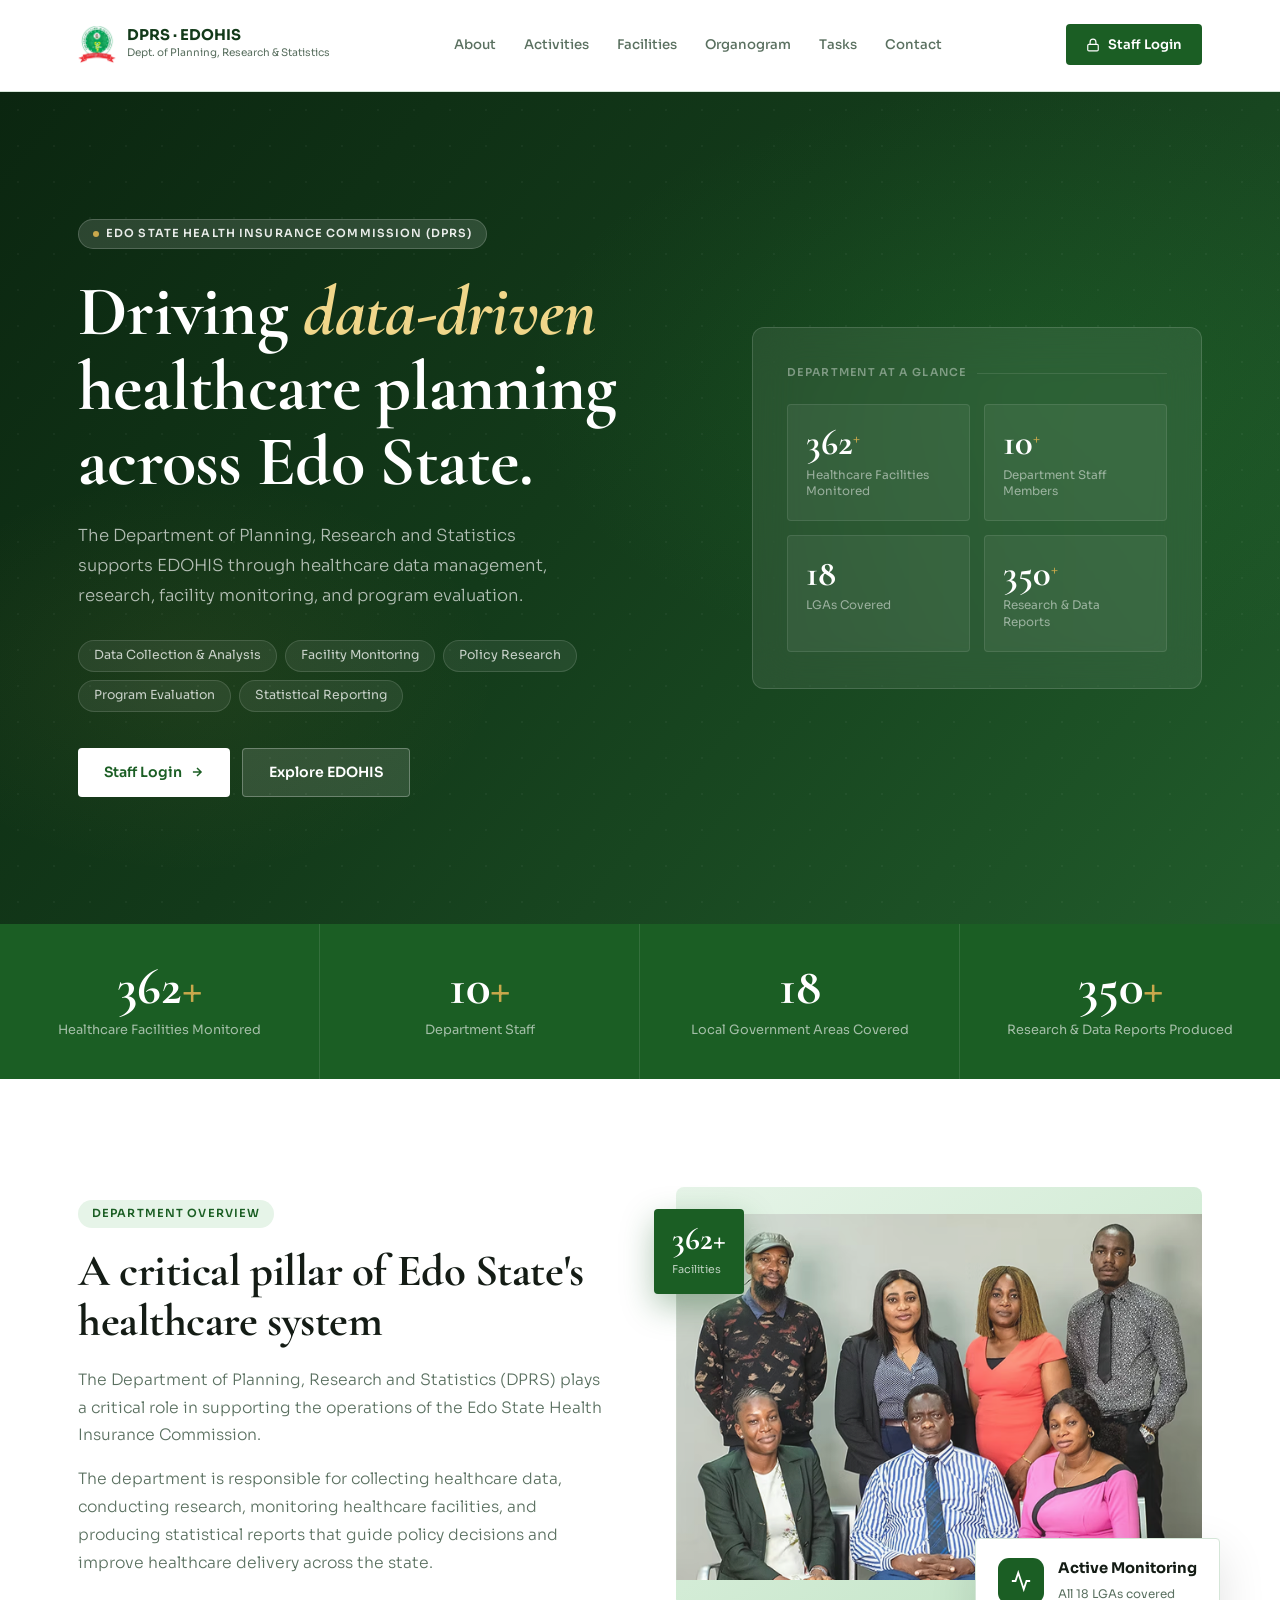
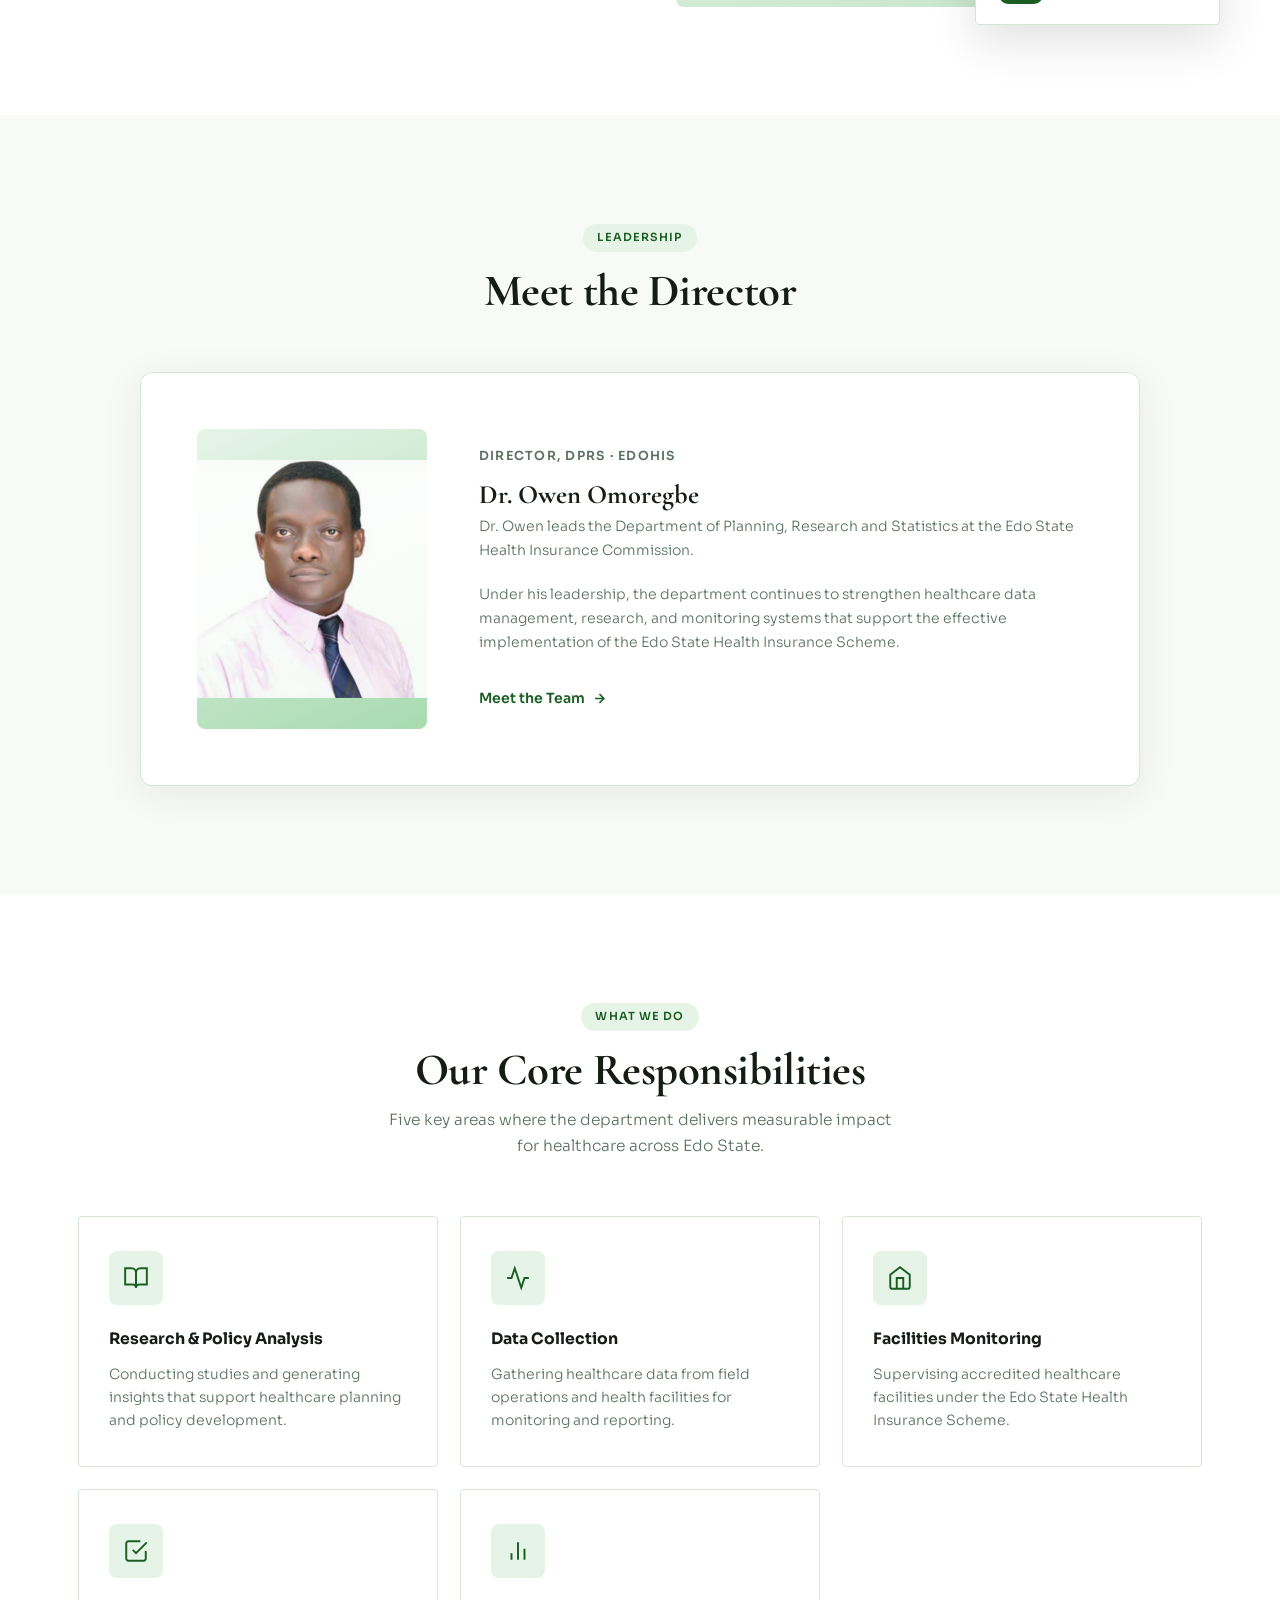
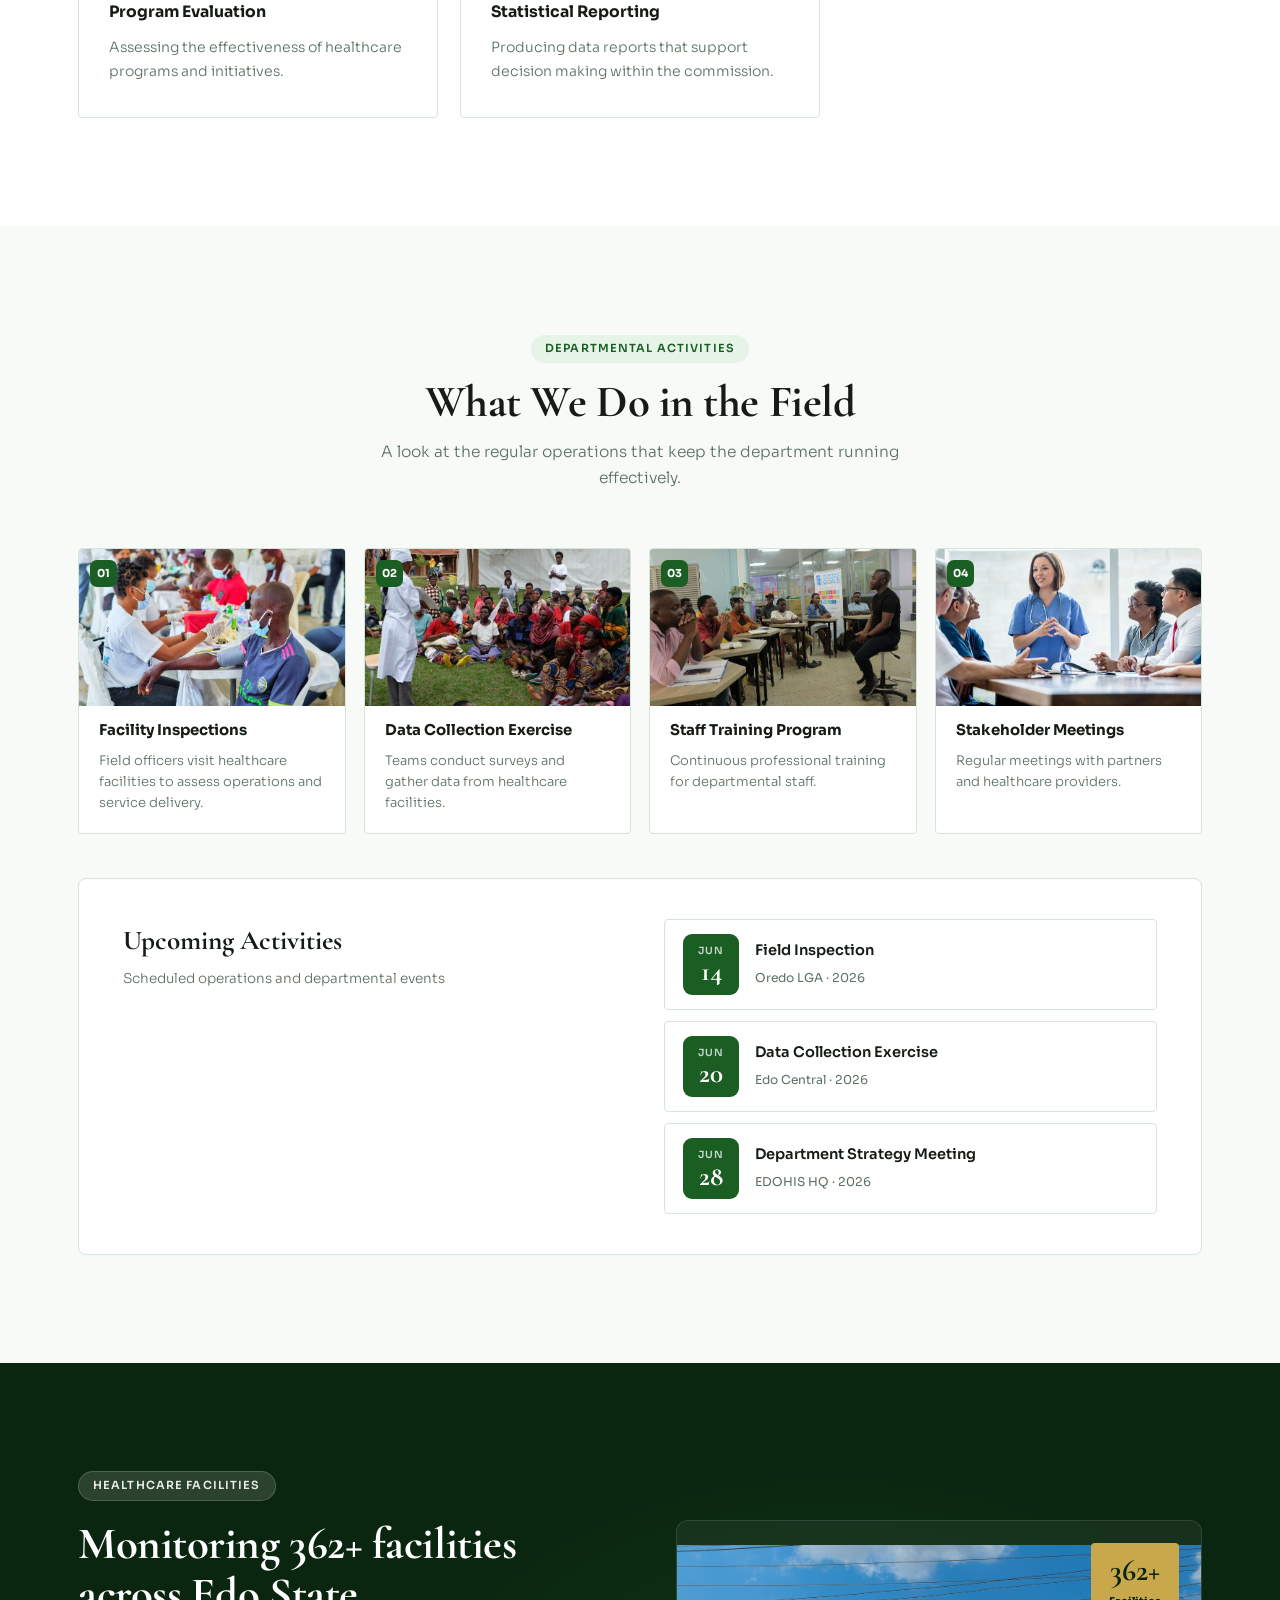
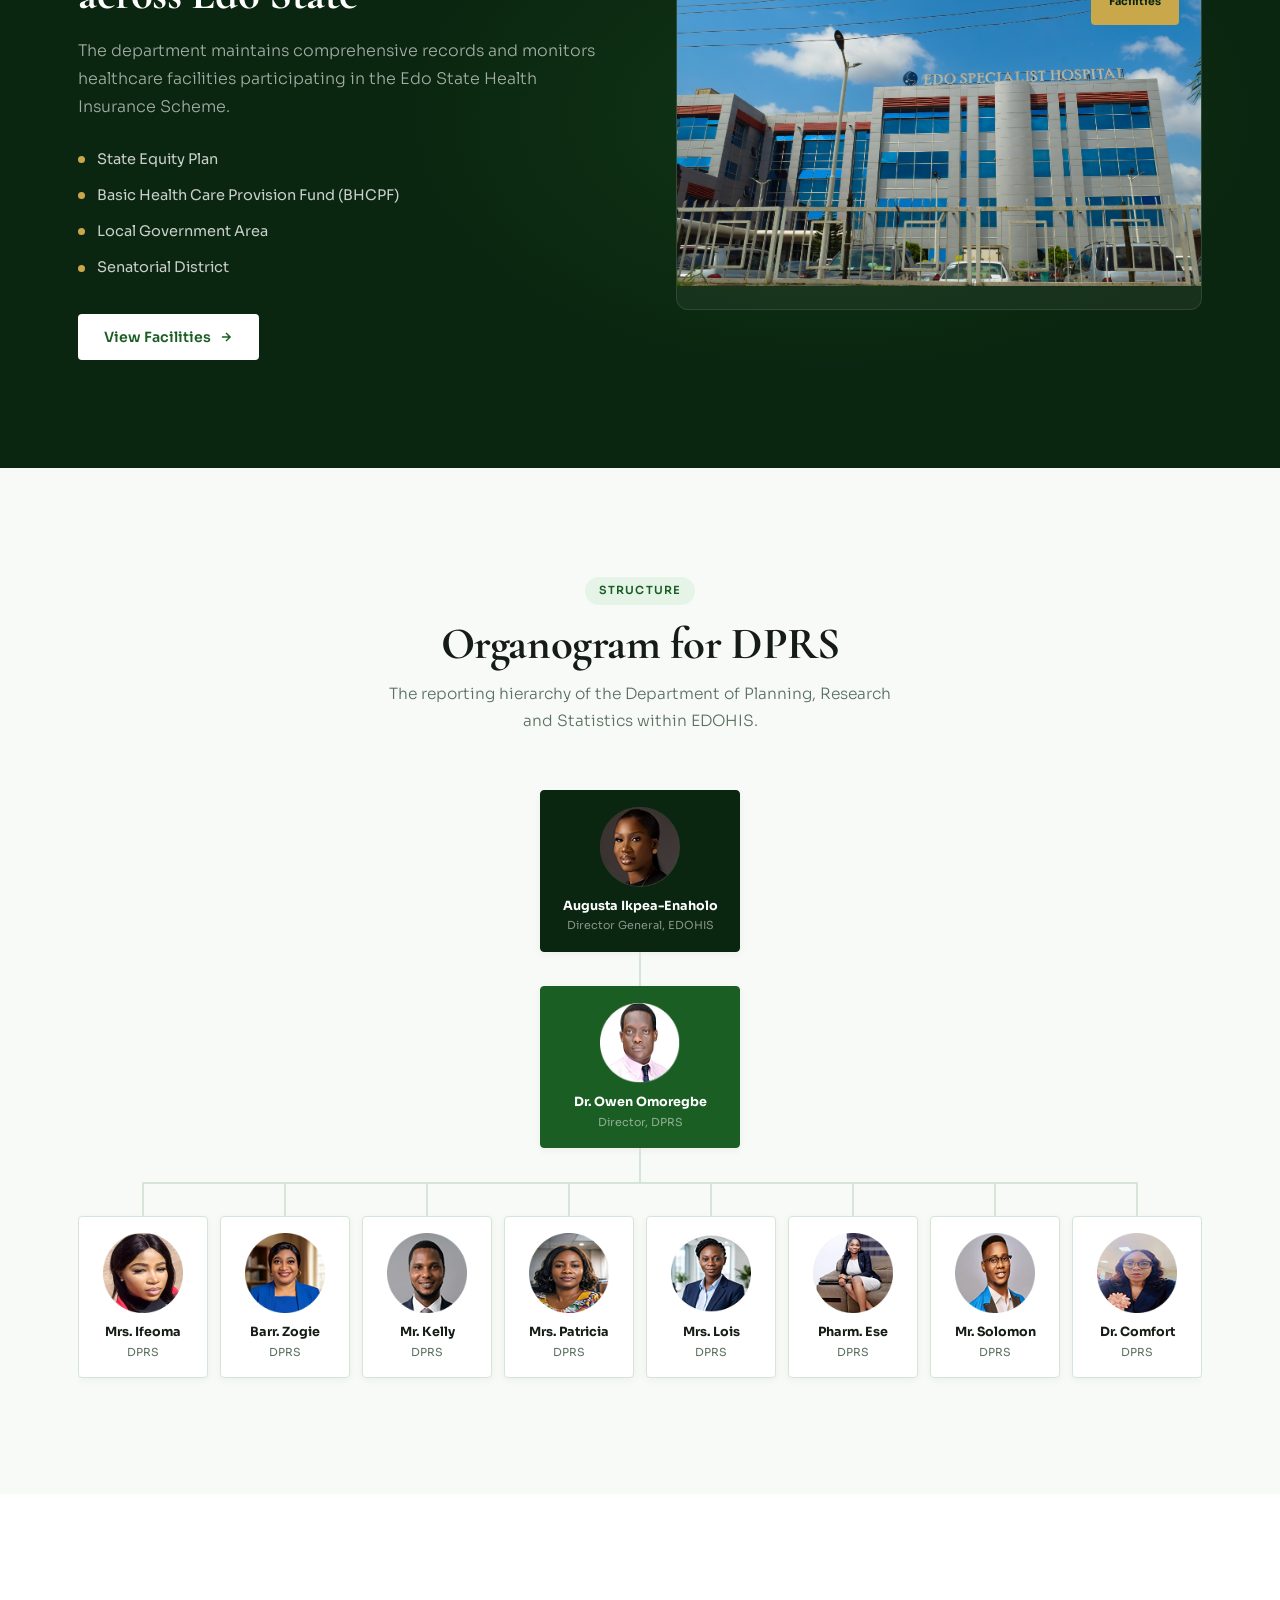
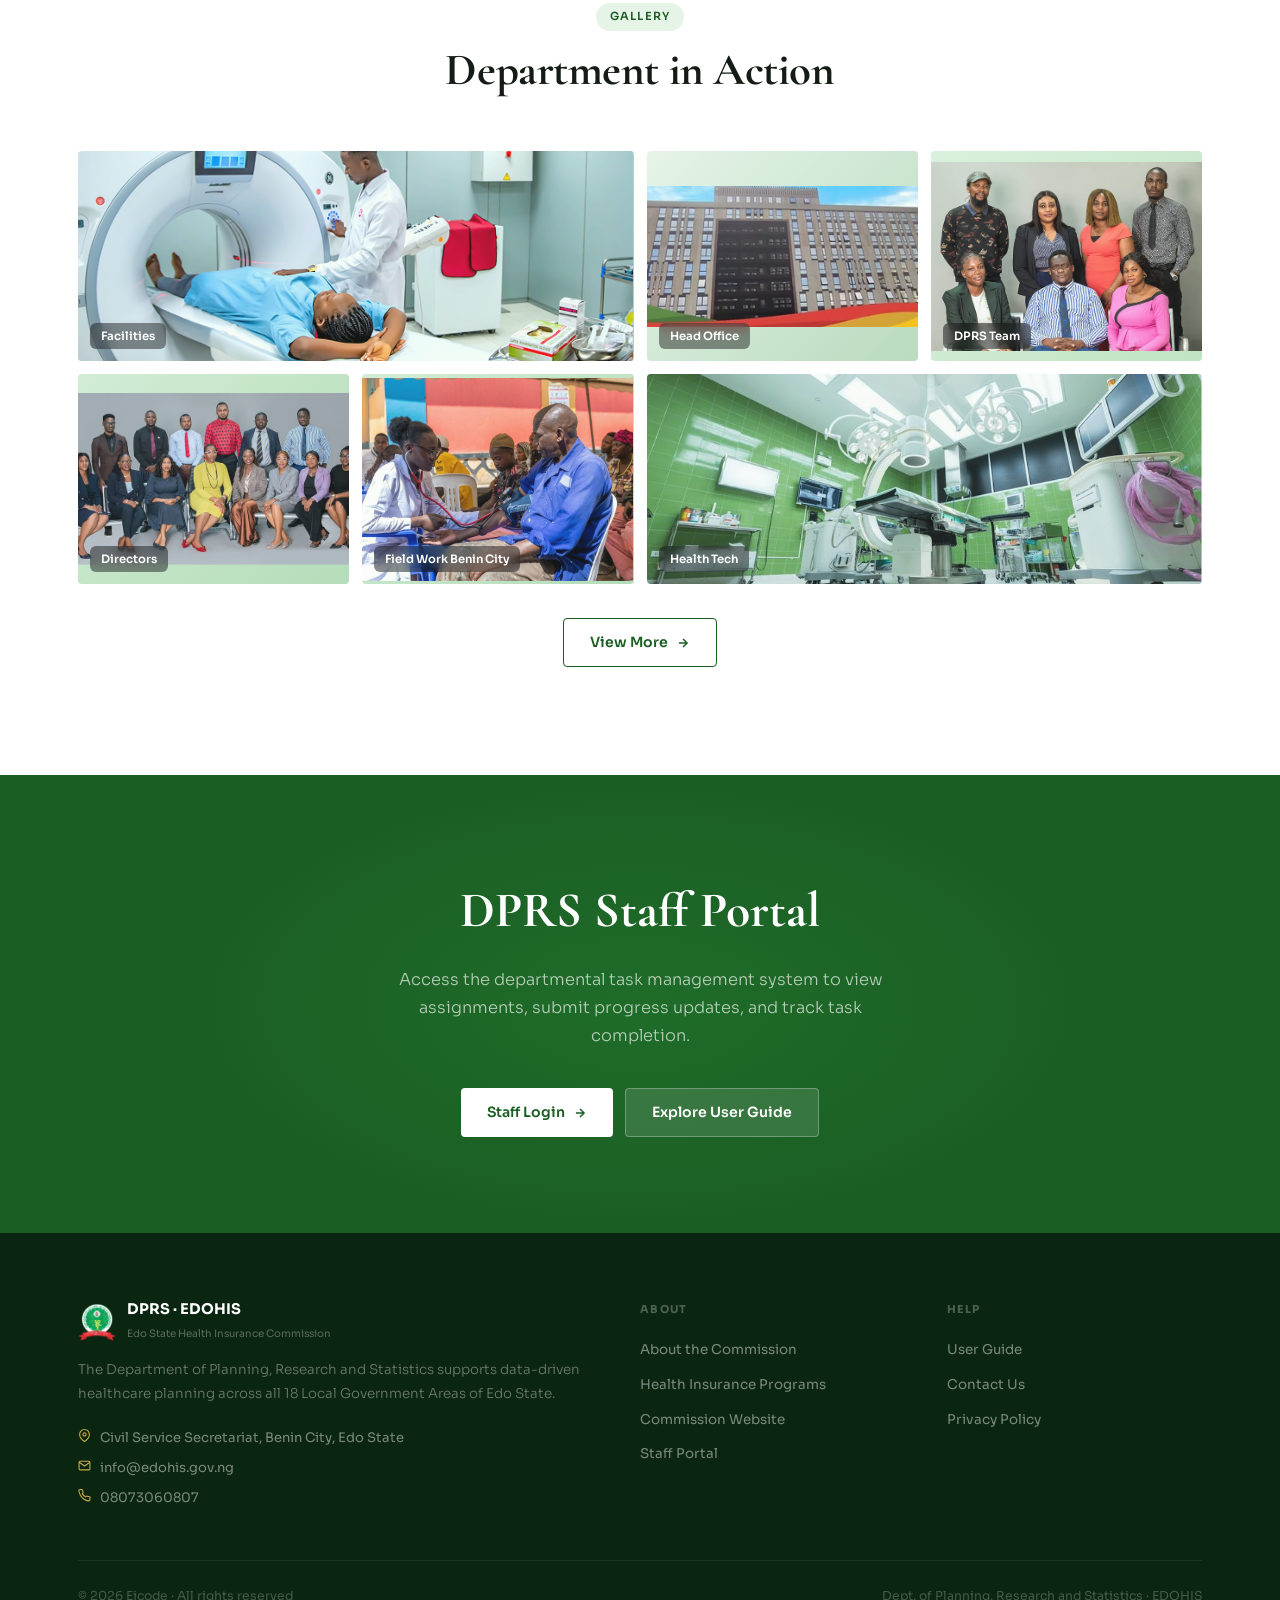
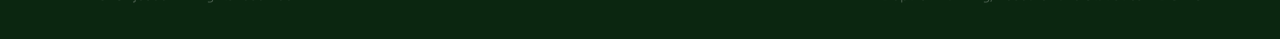
==== commit 24a12f91: "Update index.html" ====
--- a/index.html
+++ b/index.html
@@ -325,7 +325,7 @@
         <div class="org-row">
           <div class="org-card dir">
             <div class="org-av"><img src="images/dr owen o.png" alt="dr owen"></div>
-            <div class="org-nm">Ms. Oghosaghase Ame Notie</div>
+            <div class="org-nm">Dr. Owen Omoregbe</div>
             <div class="org-rl">Director, DPRS</div>
           </div>
         </div>
--- a/style.css
+++ b/style.css
@@ -2413,7 +2413,7 @@
         margin-bottom: 50px;
     }
     .team-grid {
-      grid-template-columns: repeat(2, 1fr);
+      grid-template-columns: repeat(1, 1fr);
       gap: 24px;
     }
     .team-count-item {
@@ -2424,7 +2424,7 @@
     }
     .group-photo-wrap img {
       
-      height: 95%;
+      height: 75%;
       
     }
     .resp-grid,
@@ -2460,4 +2460,4 @@
     .leader-card {
         padding: 28px 22px;
     }
-}+}
